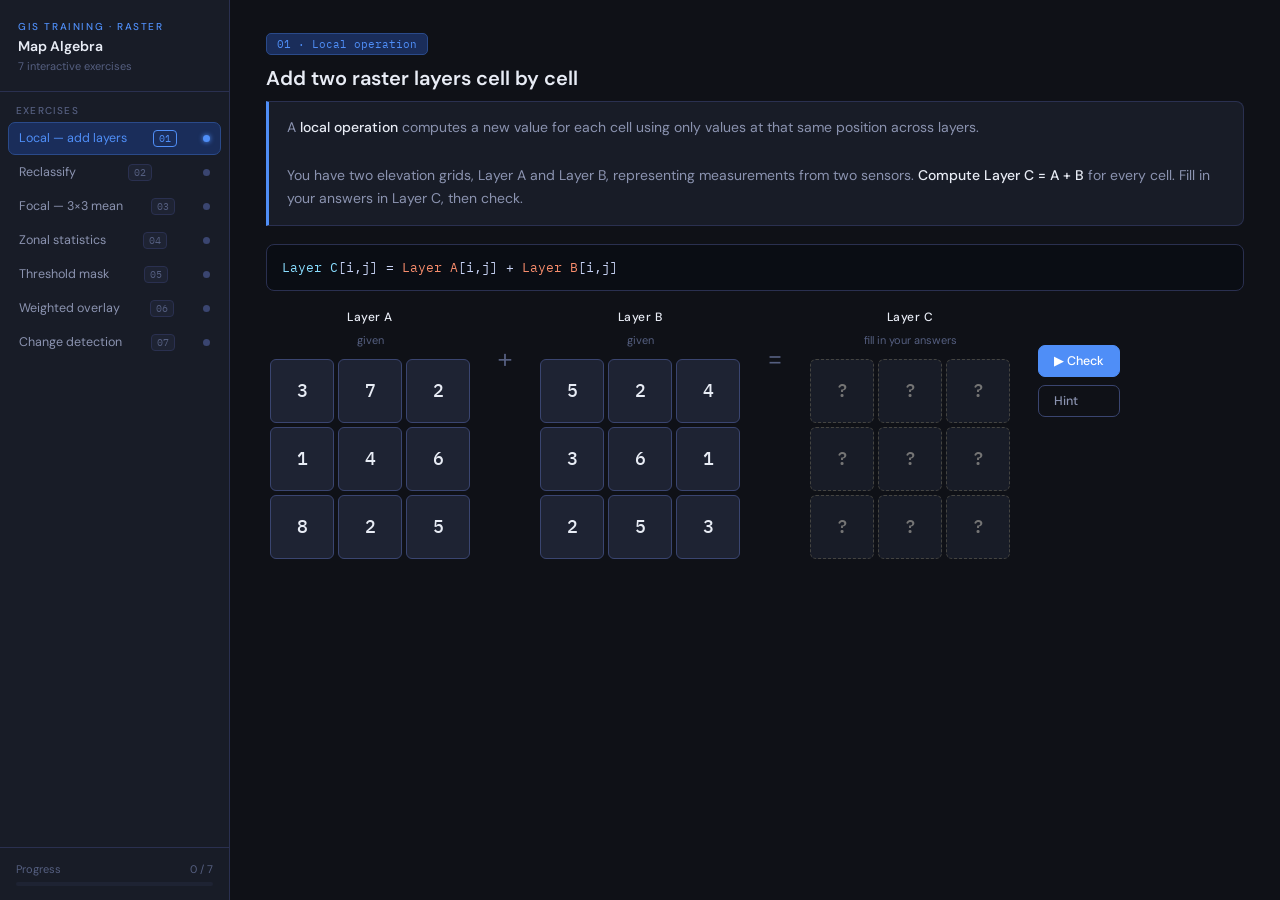
==== map_algebra.html @ c6ad51c2 "Exrcise with Raster" ====
<!DOCTYPE html>
<html lang="en">
<head>
<meta charset="UTF-8">
<meta name="viewport" content="width=device-width, initial-scale=1.0">
<title>Map Algebra — Raster Analysis Exercises</title>
<link href="https://fonts.googleapis.com/css2?family=IBM+Plex+Mono:wght@400;500&family=DM+Sans:wght@300;400;500;600&display=swap" rel="stylesheet">
<style>
:root{
  --bg:#0f1117;--sf:#181c27;--sf2:#1e2333;
  --bd:#2a3050;--bd2:#3a4570;
  --tx:#e8ecf5;--tx2:#8b93b0;--tx3:#555f80;
  --ac:#4f8ef7;--acd:#1a2d5a;
  --gn:#3ecf8e;--gnd:#0d3326;
  --rd:#f7614f;--rdd:#3d150e;
  --am:#f5a623;--amd:#3a2a08;
  --pu:#a78bfa;--pud:#2d2050;
  --tl:#2dd4bf;
  --mono:'IBM Plex Mono',monospace;
  --sans:'DM Sans',sans-serif;
}
*{box-sizing:border-box;margin:0;padding:0;}
html,body{background:var(--bg);color:var(--tx);font-family:var(--sans);min-height:100vh;}

/* ── App layout ── */
.app{display:grid;grid-template-columns:230px 1fr;min-height:100vh;}

/* ── Sidebar ── */
.sidebar{background:var(--sf);border-right:1px solid var(--bd);display:flex;flex-direction:column;position:sticky;top:0;height:100vh;overflow-y:auto;}
.logo{padding:20px 18px 18px;border-bottom:1px solid var(--bd);}
.logo-tag{font-size:10px;letter-spacing:.16em;color:var(--ac);text-transform:uppercase;font-weight:500;margin-bottom:4px;}
.logo h1{font-size:14px;font-weight:600;line-height:1.35;}
.logo p{font-size:11px;color:var(--tx3);margin-top:3px;}
.nav-section{padding:12px 0 4px;}
.nav-label{font-size:10px;letter-spacing:.12em;text-transform:uppercase;color:var(--tx3);padding:0 16px;margin-bottom:5px;font-weight:500;}
.nav-item{display:flex;align-items:center;gap:8px;padding:7px 10px;margin:0 8px 1px;border-radius:7px;cursor:pointer;font-size:12.5px;color:var(--tx2);transition:all .13s;border:1px solid transparent;}
.nav-item:hover{background:var(--sf2);color:var(--tx);}
.nav-item.active{background:var(--acd);color:var(--ac);border-color:#2a4a8a;}
.nav-item .nb{margin-left:auto;font-size:10px;font-family:var(--mono);background:var(--sf2);border:1px solid var(--bd);padding:1px 5px;border-radius:4px;color:var(--tx3);flex-shrink:0;}
.nav-item.active .nb{background:var(--acd);border-color:var(--ac);color:var(--ac);}
.nav-dot{width:7px;height:7px;border-radius:50%;background:var(--bd2);flex-shrink:0;margin-left:auto;}
.nav-item.done .nav-dot{background:var(--gn);}
.nav-item.active .nav-dot{background:var(--ac);box-shadow:0 0 5px var(--ac);}
.prog-section{margin-top:auto;padding:14px 16px;border-top:1px solid var(--bd);}
.prog-label{font-size:11px;color:var(--tx3);margin-bottom:6px;display:flex;justify-content:space-between;}
.prog-bar{height:4px;background:var(--sf2);border-radius:99px;overflow:hidden;}
.prog-fill{height:100%;background:var(--gn);border-radius:99px;transition:width .4s;}

/* ── Main ── */
.main{padding:32px 36px;overflow-y:auto;}
.ex{display:none;}
.ex.visible{display:block;}

/* ── Exercise header ── */
.ex-tag{display:inline-flex;align-items:center;font-size:11px;font-family:var(--mono);color:var(--ac);background:var(--acd);border:1px solid #2a4a8a;padding:3px 10px;border-radius:5px;margin-bottom:10px;}
.ex-title{font-size:20px;font-weight:600;margin-bottom:10px;line-height:1.3;}
.question-box{background:var(--sf);border:1px solid var(--bd);border-left:3px solid var(--ac);border-radius:0 8px 8px 0;padding:14px 18px;margin-bottom:18px;font-size:14px;color:var(--tx2);line-height:1.7;}
.question-box strong{color:var(--tx);font-weight:500;}
.question-box code{font-family:var(--mono);font-size:12px;background:var(--sf2);padding:1px 5px;border-radius:3px;color:var(--tl);}
.formula-box{background:#0a0d14;border:1px solid var(--bd);border-radius:8px;padding:11px 15px;font-family:var(--mono);font-size:12.5px;color:#c8d3f5;line-height:1.8;margin-bottom:18px;}
.kw{color:#89ddff;}.val{color:#f78c6c;}.fn{color:var(--gn);}

/* ── Hint / solution ── */
.hint-box{display:none;background:var(--acd);border:1px solid #2a4a8a;border-radius:7px;padding:9px 13px;font-size:13px;color:#a0bff8;margin-bottom:12px;line-height:1.6;}
.hint-box.show{display:block;}

/* ── Grid layout ── */
.grids-row{display:flex;gap:1.5rem;flex-wrap:wrap;align-items:flex-start;margin-bottom:8px;}
.grid-block{display:flex;flex-direction:column;align-items:center;gap:8px;}
.grid-label{font-size:12px;font-weight:500;color:var(--tx);letter-spacing:.04em;}
.grid-sublabel{font-size:11px;color:var(--tx3);}
.op-sym{font-size:28px;font-weight:300;color:var(--tx3);padding-top:36px;line-height:1;}
.side-btns{display:flex;flex-direction:column;gap:8px;justify-content:center;padding-top:36px;}

/* ── Raster cells ── */
table.raster{border-collapse:separate;border-spacing:4px;}
table.raster td{width:64px;height:64px;border-radius:6px;border:1.5px solid var(--bd2);background:var(--sf2);text-align:center;vertical-align:middle;font-family:var(--mono);font-size:18px;font-weight:500;color:var(--tx);transition:border-color .2s,background .2s;}
table.raster td input{width:100%;height:100%;background:transparent;border:none;outline:none;text-align:center;font-family:var(--mono);font-size:18px;font-weight:500;color:var(--tx);}
table.raster td.out-cell{border:1px dashed #444441;background:var(--sf);}
table.raster td.out-cell input{color:var(--tx);}
table.raster td.correct{background:var(--gnd);border:1.5px solid var(--gn) !important;color:var(--gn);}
table.raster td.correct input{color:var(--gn);}
table.raster td.wrong{background:var(--rdd);border:1.5px solid var(--rd) !important;color:var(--rd);}
table.raster td.wrong input{color:var(--rd);}
table.raster td.nodata{background:#1a1a18;color:var(--tx3);border-color:#333330;}
table.raster td.zone-1{background:#0d2a3a;border-color:#1D9E75;color:#5DCAA5;}
table.raster td.zone-2{background:var(--amd);border-color:var(--am);color:var(--am);}
table.raster td.zone-3{background:var(--pud);border-color:var(--pu);color:var(--pu);}
table.raster td.highlight{outline:2.5px solid var(--tx);outline-offset:-2px;}
table.raster td:has(input):not(.correct):not(.wrong):hover{border-color:var(--bd2);border-width:1.5px;}
table.raster td:has(input:focus):not(.correct):not(.wrong){border-color:var(--ac);border-style:dashed;}

/* ── Buttons ── */
.btn{display:inline-flex;align-items:center;gap:6px;padding:7px 15px;border-radius:7px;font-size:12.5px;font-weight:500;cursor:pointer;border:1px solid transparent;transition:all .13s;font-family:var(--sans);}
.btn-check{background:var(--ac);color:#fff;border-color:var(--ac);}
.btn-check:hover{background:#3a7be0;}
.btn-hint{background:transparent;color:var(--tx2);border-color:var(--bd2);}
.btn-hint:hover{background:var(--sf2);color:var(--tx);}

/* ── Verdict ── */
.verdict{font-size:13px;font-weight:500;margin-top:10px;display:none;padding:6px 12px;border-radius:6px;}
.verdict.show{display:inline-block;}
.verdict.ok{background:var(--gnd);color:var(--gn);border:1px solid #1a6040;}
.verdict.no{background:var(--rdd);color:var(--rd);border:1px solid #5a2010;}

/* ── Reclass controls ── */
.reclass-wrap{display:flex;flex-direction:column;gap:8px;margin-bottom:18px;}
.rc-row{display:flex;align-items:center;gap:10px;font-size:13px;color:var(--tx2);}
.rc-swatch{width:14px;height:14px;border-radius:3px;flex-shrink:0;}
.rc-row input[type=number]{width:60px;padding:4px 8px;border:1px solid var(--bd2);border-radius:6px;font-family:var(--mono);font-size:13px;background:var(--sf2);color:var(--tx);text-align:center;}
.legend-row{display:flex;gap:14px;flex-wrap:wrap;margin-bottom:14px;font-size:12px;color:var(--tx2);}
.leg-item{display:flex;align-items:center;gap:5px;}
.leg-sw{width:12px;height:12px;border-radius:3px;}

/* ── Weighted overlay ── */
.weight-wrap{display:flex;flex-direction:column;gap:10px;margin-bottom:18px;}
.weight-row{display:flex;align-items:center;gap:12px;font-size:13px;color:var(--tx2);}
.weight-row label{min-width:90px;}
.weight-row input[type=range]{flex:1;max-width:160px;}
.weight-val{font-family:var(--mono);font-size:12px;min-width:36px;color:var(--tx);}
.weight-sum{font-family:var(--mono);font-size:12px;color:var(--tx2);margin-top:2px;}
.weight-sum.ok-sum{color:var(--gn);}
.weight-sum.bad-sum{color:var(--rd);}

/* ── Change detection legend ── */
.cd-legend{display:flex;gap:12px;flex-wrap:wrap;margin-bottom:14px;font-size:12px;}
.cd-item{display:flex;align-items:center;gap:5px;color:var(--tx2);}
.cd-sw{width:12px;height:12px;border-radius:3px;}
table.raster td.gain{background:#0d3326;border-color:var(--gn) !important;color:var(--gn);}
table.raster td.loss{background:var(--rdd);border-color:var(--rd) !important;color:var(--rd);}
table.raster td.stable{background:var(--sf2);border-color:var(--bd2);color:var(--tx3);}
</style>
</head>
<body>
<div class="app">

<!-- ══ SIDEBAR ══════════════════════════════════════════════════════════════ -->
<aside class="sidebar">
  <div class="logo">
    <div class="logo-tag">GIS Training · Raster</div>
    <h1>Map Algebra</h1>
    <p>7 interactive exercises</p>
  </div>
  <div class="nav-section">
    <div class="nav-label">Exercises</div>
    <div class="nav-item active" id="nav-0" onclick="switchEx(0)"><span>Local — add layers</span><span class="nb">01</span><span class="nav-dot" id="st0"></span></div>
    <div class="nav-item" id="nav-1" onclick="switchEx(1)"><span>Reclassify</span><span class="nb">02</span><span class="nav-dot" id="st1"></span></div>
    <div class="nav-item" id="nav-2" onclick="switchEx(2)"><span>Focal — 3×3 mean</span><span class="nb">03</span><span class="nav-dot" id="st2"></span></div>
    <div class="nav-item" id="nav-3" onclick="switchEx(3)"><span>Zonal statistics</span><span class="nb">04</span><span class="nav-dot" id="st3"></span></div>
    <div class="nav-item" id="nav-4" onclick="switchEx(4)"><span>Threshold mask</span><span class="nb">05</span><span class="nav-dot" id="st4"></span></div>
    <div class="nav-item" id="nav-5" onclick="switchEx(5)"><span>Weighted overlay</span><span class="nb">06</span><span class="nav-dot" id="st5"></span></div>
    <div class="nav-item" id="nav-6" onclick="switchEx(6)"><span>Change detection</span><span class="nb">07</span><span class="nav-dot" id="st6"></span></div>
  </div>
  <div class="prog-section">
    <div class="prog-label"><span>Progress</span><span id="prog-lbl">0 / 7</span></div>
    <div class="prog-bar"><div class="prog-fill" id="prog-fill" style="width:0%"></div></div>
  </div>
</aside>

<!-- ══ MAIN ═════════════════════════════════════════════════════════════════ -->
<main class="main">

<!-- ── EX 0 · Local operation ─────────────────────────────────────────────── -->
<div class="ex visible" id="ex-0">
  <div class="ex-tag">01 · Local operation</div>
  <div class="ex-title">Add two raster layers cell by cell</div>
  <div class="question-box">
    A <strong>local operation</strong> computes a new value for each cell using only values at that same position across layers.<br><br>
    You have two elevation grids, Layer A and Layer B, representing measurements from two sensors. <strong>Compute Layer C = A + B</strong> for every cell. Fill in your answers in Layer C, then check.
  </div>
  <div class="formula-box"><span class="kw">Layer C</span>[i,j]  =  <span class="val">Layer A</span>[i,j]  +  <span class="val">Layer B</span>[i,j]</div>
  <div class="hint-box" id="hint0">Top-left: A = 3, B = 5 → C = 8. Work row by row, position by position.</div>
  <div class="grids-row" id="g0"></div>
  <div class="verdict" id="v0"></div>
</div>

<!-- ── EX 1 · Reclassify ──────────────────────────────────────────────────── -->
<div class="ex" id="ex-1">
  <div class="ex-tag">02 · Reclassification</div>
  <div class="ex-title">Reclassify elevation into terrain classes</div>
  <div class="question-box">
    <strong>Reclassification</strong> assigns each cell a new value based on a lookup table — converting continuous values into discrete categories.<br><br>
    Using the thresholds below, classify each elevation value into one of three terrain classes: <strong>1 = Low, 2 = Medium, 3 = High</strong>. Adjust the thresholds and watch how boundaries shift. Fill in the output grid, then check.
  </div>
  <div class="formula-box"><span class="kw">if</span> value &lt; t1  →  <span class="val">class 1</span>  (Low)<br><span class="kw">if</span> value &lt; t2  →  <span class="val">class 2</span>  (Medium)<br><span class="kw">else</span>           →  <span class="val">class 3</span>  (High)</div>
  <div class="reclass-wrap">
    <div class="rc-row"><div class="rc-swatch" style="background:#0d3326;border:1px solid var(--gn);"></div><span>Class 1 — Low &nbsp; if value &lt;</span><input type="number" id="t1" value="30" min="1" max="99" oninput="updateReclass()"></div>
    <div class="rc-row"><div class="rc-swatch" style="background:var(--amd);border:1px solid var(--am);"></div><span>Class 2 — Medium &nbsp; if value &lt;</span><input type="number" id="t2" value="65" min="1" max="99" oninput="updateReclass()"></div>
    <div class="rc-row"><div class="rc-swatch" style="background:var(--rdd);border:1px solid var(--rd);"></div><span>Class 3 — High &nbsp; if value ≥ t2</span></div>
  </div>
  <div class="legend-row">
    <div class="leg-item"><div class="leg-sw" style="background:#0d3326;border:1px solid var(--gn);"></div><span style="color:var(--gn);">1 — Low</span></div>
    <div class="leg-item"><div class="leg-sw" style="background:var(--amd);border:1px solid var(--am);"></div><span style="color:var(--am);">2 — Medium</span></div>
    <div class="leg-item"><div class="leg-sw" style="background:var(--rdd);border:1px solid var(--rd);"></div><span style="color:var(--rd);">3 — High</span></div>
  </div>
  <div class="hint-box" id="hint1">Top-left value = 12. Is 12 &lt; t1? If yes → class 1. Move row by row.</div>
  <div class="grids-row" id="g1"></div>
  <div class="verdict" id="v1"></div>
</div>

<!-- ── EX 2 · Focal ───────────────────────────────────────────────────────── -->
<div class="ex" id="ex-2">
  <div class="ex-tag">03 · Focal operation</div>
  <div class="ex-title">Smooth a grid with a 3×3 mean filter</div>
  <div class="question-box">
    A <strong>focal operation</strong> computes each output cell using a neighbourhood of surrounding cells — not just the cell itself.<br><br>
    Apply a <strong>3×3 mean filter</strong>: for each cell in the output, compute the average of the 3×3 window centred on that cell. Edge cells use only their available neighbours. Fill in <strong>all output cells</strong> and check.
  </div>
  <div class="formula-box"><span class="kw">Output</span>[i,j]  =  <span class="fn">mean</span>( all cells in <span class="val">3×3 window</span> centred on [i,j] )<br><span style="color:#4a5570;">-- edge cells: use only the neighbours that exist</span></div>
  <div class="hint-box" id="hint2">Centre cell (row 2, col 2): average all 9 values. Corner cell (row 1, col 1): only 4 neighbours available — average those 4. Round to 1 decimal.</div>
  <div class="grids-row" id="g2"></div>
  <div class="verdict" id="v2"></div>
</div>

<!-- ── EX 3 · Zonal statistics ───────────────────────────────────────────── -->
<div class="ex" id="ex-3">
  <div class="ex-tag">04 · Zonal statistics</div>
  <div class="ex-title">Compute the mean value per zone</div>
  <div class="question-box">
    <strong>Zonal statistics</strong> summarise a value raster (e.g. NDVI) within zones defined by a separate raster (e.g. land cover).<br><br>
    The <strong>Zone grid</strong> assigns each cell to a zone (1, 2, or 3). The <strong>Value grid</strong> contains NDVI measurements. For each zone, compute the <strong>mean NDVI</strong>. Round to 1 decimal place and fill in the summary table.
  </div>
  <div class="formula-box"><span class="kw">Zonal mean</span>[z]  =  <span class="fn">mean</span>( Value[i,j]  <span class="kw">where</span>  Zone[i,j] = <span class="val">z</span> )</div>
  <div class="hint-box" id="hint3">Zone 1 cells are: (0,0)=4, (0,2)=8, (1,1)=6 → mean = (4+8+6)/3. Find all cells for each zone, then average.</div>
  <div class="grids-row" id="g3"></div>
  <div class="verdict" id="v3"></div>
</div>

<!-- ── EX 4 · Threshold mask ─────────────────────────────────────────────── -->
<div class="ex" id="ex-4">
  <div class="ex-tag">05 · Threshold masking</div>
  <div class="ex-title">Mask out cells below a threshold</div>
  <div class="question-box">
    <strong>Masking</strong> sets cells that do not meet a condition to NoData — effectively removing them from analysis. This is essential for excluding water, clouds, urban areas, or low-quality pixels.<br><br>
    Apply a threshold: cells where <strong>value &lt; 5 → NoData</strong>, all others keep their value. Fill in the output grid. Write <strong>ND</strong> for NoData cells, or the original value for valid cells.
  </div>
  <div class="formula-box"><span class="kw">if</span> value &lt; <span class="val">5</span>  →  <span class="val">NoData</span>  (masked out)<br><span class="kw">else</span>          →  keep original value</div>
  <div class="hint-box" id="hint4">Scan each cell. If its value is less than 5, write ND in the output. Otherwise copy the value as-is.</div>
  <div class="grids-row" id="g4"></div>
  <div class="verdict" id="v4"></div>
</div>

<!-- ── EX 5 · Weighted overlay ───────────────────────────────────────────── -->
<div class="ex" id="ex-5">
  <div class="ex-tag">06 · Weighted overlay</div>
  <div class="ex-title">Combine three criteria layers with weights</div>
  <div class="question-box">
    <strong>Weighted overlay</strong> combines multiple criteria layers into a single suitability score. Each layer is multiplied by its weight, and the results are summed. Weights must sum to <strong>1.0</strong>.<br><br>
    You have three layers: <strong>Slope</strong>, <strong>Soil quality</strong>, and <strong>Water access</strong>. Adjust the weights using the sliders, then compute the <strong>suitability score</strong> for each cell. Round to 1 decimal.
  </div>
  <div class="formula-box"><span class="kw">Suitability</span>[i,j]  =  w1 × <span class="val">Slope</span>[i,j]  +  w2 × <span class="val">Soil</span>[i,j]  +  w3 × <span class="val">Water</span>[i,j]<br><span style="color:#4a5570;">-- constraint: w1 + w2 + w3 = 1.0</span></div>
  <div class="weight-wrap" id="weight-wrap"></div>
  <div class="hint-box" id="hint5">For top-left cell: Slope=3, Soil=7, Water=5. Multiply each by its weight and sum. E.g. with equal weights (0.33 each): 3×0.33 + 7×0.33 + 5×0.33 = 4.95 ≈ 5.0.</div>
  <div class="grids-row" id="g5"></div>
  <div class="verdict" id="v5"></div>
</div>

<!-- ── EX 6 · Change detection ───────────────────────────────────────────── -->
<div class="ex" id="ex-6">
  <div class="ex-tag">07 · Change detection</div>
  <div class="ex-title">Detect vegetation change between two dates</div>
  <div class="question-box">
    <strong>Change detection</strong> subtracts a before-raster from an after-raster to identify where values increased, decreased, or stayed the same.<br><br>
    Grid T1 shows NDVI in 2010, Grid T2 shows NDVI in 2020. Compute the <strong>difference</strong> (T2 − T1), then classify each cell: <strong>Gain</strong> if difference &gt; 1, <strong>Loss</strong> if difference &lt; −1, <strong>Stable</strong> otherwise. Fill in the difference values and the change class.
  </div>
  <div class="formula-box"><span class="kw">Difference</span>[i,j]  =  <span class="val">T2</span>[i,j]  −  <span class="val">T1</span>[i,j]<br><span class="kw">if</span> diff &gt; 1   →  <span class="fn">Gain</span><br><span class="kw">if</span> diff &lt; −1  →  <span class="fn">Loss</span><br><span class="kw">else</span>           →  Stable</div>
  <div class="cd-legend">
    <div class="cd-item"><div class="cd-sw" style="background:#0d3326;border:1px solid var(--gn);"></div><span style="color:var(--gn);">Gain (&gt;+1)</span></div>
    <div class="cd-item"><div class="cd-sw" style="background:var(--rdd);border:1px solid var(--rd);"></div><span style="color:var(--rd);">Loss (&lt;-1)</span></div>
    <div class="cd-item"><div class="cd-sw" style="background:var(--sf2);border:1px solid var(--bd2);"></div><span style="color:var(--tx3);">Stable</span></div>
  </div>
  <div class="hint-box" id="hint6">Top-left: T1=3, T2=7 → diff = 7−3 = 4 → Gain. Work cell by cell. Remember: Stable means the difference is between −1 and +1 inclusive.</div>
  <div class="grids-row" id="g6"></div>
  <div class="verdict" id="v6"></div>
</div>

</main>
</div>

<script>
const solved = new Set();

// ── Shared helpers ────────────────────────────────────────────────────────────
function makeStaticCell(v, extraClass='') {
  const td = document.createElement('td');
  if(extraClass) td.className = extraClass;
  td.textContent = v;
  return td;
}
function makeInputCell(placeholder='?') {
  const td = document.createElement('td');
  td.className = 'out-cell';
  const inp = document.createElement('input');
  inp.type = 'text'; inp.placeholder = placeholder;
  inp.autocomplete = 'off';
  td.appendChild(inp);
  return td;
}
function makeTable(rows) {
  const tbl = document.createElement('table');
  tbl.className = 'raster';
  rows.forEach(row => {
    const tr = document.createElement('tr');
    row.forEach(td => tr.appendChild(td));
    tbl.appendChild(tr);
  });
  return tbl;
}
function gridBlock(label, sub, tbl) {
  const d = document.createElement('div'); d.className = 'grid-block';
  const l = document.createElement('div'); l.className = 'grid-label'; l.textContent = label;
  const s = document.createElement('div'); s.className = 'grid-sublabel'; s.textContent = sub;
  d.appendChild(l); d.appendChild(s); d.appendChild(tbl);
  return d;
}
function opSym(ch) {
  const d = document.createElement('div'); d.className = 'op-sym'; d.textContent = ch; return d;
}
function sideBtns(exId, checkFn) {
  const d = document.createElement('div'); d.className = 'side-btns';
  const cb = document.createElement('button'); cb.className = 'btn btn-check';
  cb.innerHTML = '&#9654; Check'; cb.onclick = checkFn;
  const hb = document.createElement('button'); hb.className = 'btn btn-hint';
  hb.textContent = 'Hint'; hb.onclick = () => document.getElementById('hint'+exId).classList.toggle('show');
  d.appendChild(cb); d.appendChild(hb);
  return d;
}
function setVerdict(exId, ok, msg) {
  const v = document.getElementById('v'+exId);
  v.className = 'verdict show ' + (ok ? 'ok' : 'no');
  v.textContent = ok ? '✓ ' + msg : '✗ ' + msg;
  if(ok && !solved.has(exId)) { solved.add(exId); markSolved(exId); }
}
function markSolved(i) {
  const dot = document.getElementById('st'+i);
  if(dot) { dot.style.background='var(--gn)'; dot.style.boxShadow='0 0 5px var(--gn)'; }
  const nav = document.getElementById('nav-'+i);
  if(nav) nav.classList.add('done');
  document.getElementById('prog-lbl').textContent = solved.size + ' / 7';
  document.getElementById('prog-fill').style.width = (solved.size/7*100) + '%';
}
function switchEx(i) {
  document.querySelectorAll('.ex').forEach(e => e.classList.remove('visible'));
  document.querySelectorAll('.nav-item').forEach(n => n.classList.remove('active'));
  document.getElementById('ex-'+i).classList.add('visible');
  document.getElementById('nav-'+i).classList.add('active');
}
function numEq(a, b, tol=0.15) { return Math.abs(parseFloat(a) - parseFloat(b)) <= tol; }

// ── EX 0 · Local addition ────────────────────────────────────────────────────
const A0 = [[3,7,2],[1,4,6],[8,2,5]];
const B0 = [[5,2,4],[3,6,1],[2,5,3]];
const C0 = A0.map((r,i) => r.map((v,j) => v + B0[i][j]));

(function() {
  const tA = makeTable(A0.map(r => r.map(v => makeStaticCell(v))));
  const tB = makeTable(B0.map(r => r.map(v => makeStaticCell(v))));
  const cellsC = []; 
  const tC = makeTable(A0.map((r,i) => r.map((v,j) => { const td=makeInputCell(); cellsC.push({td,i,j}); return td; })));
  window._c0 = cellsC;
  const g = document.getElementById('g0');
  g.appendChild(gridBlock('Layer A','given', tA));
  g.appendChild(opSym('+'));
  g.appendChild(gridBlock('Layer B','given', tB));
  g.appendChild(opSym('='));
  g.appendChild(gridBlock('Layer C','fill in your answers', tC));
  g.appendChild(sideBtns(0, checkEx0));
})();

function checkEx0() {
  let ok=true, allFilled=true;
  window._c0.forEach(({td,i,j}) => {
    const v = td.querySelector('input').value.trim();
    if(!v){allFilled=false;return;}
    const correct = numEq(v, C0[i][j]);
    td.classList.remove('correct','wrong','out-cell');
    td.classList.add(correct?'correct':'wrong');
    if(!correct) ok=false;
  });
  if(!allFilled){setVerdict(0,false,'Fill in all cells before checking.');return;}
  setVerdict(0, ok, ok ? 'All correct! Each cell = A + B at that position.' : 'Some cells are wrong — recheck your additions.');
}

// ── EX 1 · Reclassify ────────────────────────────────────────────────────────
const ELEV = [[12,45,78],[56,88,23],[9,71,50]];
let _rclCells = [];

(function() {
  const tE = makeTable(ELEV.map(r => r.map(v => makeStaticCell(v))));
  const cells = [];
  const tO = makeTable(ELEV.map((r,i) => r.map((v,j) => { const td=makeInputCell(); cells.push({td,i,j}); return td; })));
  _rclCells = cells;
  const g = document.getElementById('g1');
  g.appendChild(gridBlock('Elevation','given (m)', tE));
  g.appendChild(opSym('→'));
  g.appendChild(gridBlock('Classes','fill in 1, 2 or 3', tO));
  g.appendChild(sideBtns(1, checkEx1));
})();

function getReclassSol() {
  const t1=parseFloat(document.getElementById('t1').value)||30;
  const t2=parseFloat(document.getElementById('t2').value)||65;
  return ELEV.map(r => r.map(v => v<t1?1:v<t2?2:3));
}
function updateReclass() {
  _rclCells.forEach(({td}) => {
    td.classList.remove('correct','wrong');
    td.style.background=td.style.borderColor=td.style.color='';
    const inp=td.querySelector('input'); if(inp) inp.style.color='';
  });
  document.getElementById('v1').className='verdict';
}
const RC_STYLE = {
  1:{bg:'#0d3326',bd:'var(--gn)',tx:'var(--gn)'},
  2:{bg:'var(--amd)',bd:'var(--am)',tx:'var(--am)'},
  3:{bg:'var(--rdd)',bd:'var(--rd)',tx:'var(--rd)'}
};
function checkEx1() {
  const sol = getReclassSol();
  let ok=true, allFilled=true;
  _rclCells.forEach(({td,i,j}) => {
    const v = parseInt(td.querySelector('input').value);
    if(isNaN(v)){allFilled=false;return;}
    const correct = sol[i][j];
    td.classList.remove('correct','wrong','out-cell');
    if(v===correct){
      const s=RC_STYLE[correct];
      td.style.background=s.bg; td.style.borderColor=s.bd;
      td.querySelector('input').style.color=s.tx;
    } else { td.classList.add('wrong'); ok=false; }
  });
  if(!allFilled){setVerdict(1,false,'Fill in all cells before checking.');return;}
  setVerdict(1, ok, ok?'All cells correctly classified!':'Some classes are wrong — recheck your thresholds.');
}

// ── EX 2 · Focal 3×3 mean ────────────────────────────────────────────────────
const RAW2 = [[4,8,2],[7,5,9],[3,6,4]];
function focalMean(grid, r, c) {
  const n=grid.length, m=grid[0].length;
  let sum=0,cnt=0;
  for(let di=-1;di<=1;di++) for(let dj=-1;dj<=1;dj++){
    const ni=r+di,nj=c+dj;
    if(ni>=0&&ni<n&&nj>=0&&nj<m){sum+=grid[ni][nj];cnt++;}
  }
  return Math.round(sum/cnt*10)/10;
}
const SOL2 = RAW2.map((row,i) => row.map((_,j) => focalMean(RAW2,i,j)));
let _cells2 = [];

(function() {
  const cells=[];
  const tIn = makeTable(RAW2.map(r => r.map(v => makeStaticCell(v))));
  const tOut = makeTable(RAW2.map((r,i) => r.map((v,j) => {
    const td = makeInputCell(); cells.push({td,i,j}); return td;
  })));
  _cells2 = cells;
  const g = document.getElementById('g2');
  g.appendChild(gridBlock('Input','raw values', tIn));
  g.appendChild(opSym('→'));
  g.appendChild(gridBlock('Smoothed output','fill in all cells', tOut));
  g.appendChild(sideBtns(2, checkEx2));
})();

function checkEx2() {
  let ok=true, allFilled=true;
  _cells2.forEach(({td,i,j}) => {
    const v = td.querySelector('input').value.trim();
    if(!v){allFilled=false;return;}
    const correct = numEq(v, SOL2[i][j], 0.2);
    td.classList.remove('correct','wrong','out-cell');
    td.classList.add(correct?'correct':'wrong');
    if(!correct) ok=false;
  });
  if(!allFilled){setVerdict(2,false,'Fill in all 9 output cells before checking.');return;}
  setVerdict(2, ok, ok?'All correct! The grid is smoothed — extremes dampened by their neighbours.':'Some values are off — remember edge cells have fewer neighbours.');
}

// ── EX 3 · Zonal statistics ──────────────────────────────────────────────────
const ZONES = [[1,2,1],[3,1,2],[2,3,3]];
const VALUES3 = [[4,7,8],[2,6,5],[9,3,1]];
const ZONE_CLASS = {1:'zone-1',2:'zone-2',3:'zone-3'};
const ZONE_COLORS = {1:{bg:'#0d2a3a',tx:'#5DCAA5'},2:{bg:'var(--amd)',tx:'var(--am)'},3:{bg:'var(--pud)',tx:'var(--pu)'}};

function zonalMeans() {
  const sums={1:0,2:0,3:0}, cnts={1:0,2:0,3:0};
  ZONES.forEach((row,i)=>row.forEach((z,j)=>{sums[z]+=VALUES3[i][j];cnts[z]++;}));
  return {1:Math.round(sums[1]/cnts[1]*10)/10, 2:Math.round(sums[2]/cnts[2]*10)/10, 3:Math.round(sums[3]/cnts[3]*10)/10};
}
let _cells3 = {};

(function() {
  const tZ = makeTable(ZONES.map((r,i)=>r.map((v,j)=>makeStaticCell(v, ZONE_CLASS[v]))));
  const tV = makeTable(VALUES3.map(r=>r.map(v=>makeStaticCell(v))));
  const g = document.getElementById('g3');
  g.appendChild(gridBlock('Zone grid','zone IDs (1, 2, 3)', tZ));
  g.appendChild(gridBlock('Value grid','NDVI measurements', tV));

  const sumBlock = document.createElement('div'); sumBlock.className='grid-block';
  const sl = document.createElement('div'); sl.className='grid-label'; sl.textContent='Zonal means';
  const ss = document.createElement('div'); ss.className='grid-sublabel'; ss.textContent='fill in per zone';
  sumBlock.appendChild(sl); sumBlock.appendChild(ss);

  const tbl = document.createElement('table'); tbl.className='raster';
  const cells={};
  [1,2,3].forEach(z => {
    const tr=document.createElement('tr');
    const lbl=document.createElement('td'); lbl.textContent='Zone '+z;
    const c=ZONE_COLORS[z]; lbl.style.background=c.bg; lbl.style.color=c.tx; lbl.style.borderColor=c.tx; lbl.style.fontSize='13px';
    const inp=makeInputCell('?'); cells[z]=inp;
    tr.appendChild(lbl); tr.appendChild(inp); tbl.appendChild(tr);
  });
  _cells3=cells;
  sumBlock.appendChild(tbl);
  g.appendChild(opSym('→'));
  g.appendChild(sumBlock);
  g.appendChild(sideBtns(3, checkEx3));
})();

function checkEx3() {
  const sol = zonalMeans();
  let ok=true, allFilled=true;
  [1,2,3].forEach(z => {
    const td=_cells3[z], v=td.querySelector('input').value.trim();
    if(!v){allFilled=false;return;}
    const correct=numEq(v,sol[z],0.2);
    td.classList.remove('correct','wrong','out-cell');
    td.classList.add(correct?'correct':'wrong');
    if(!correct) ok=false;
  });
  if(!allFilled){setVerdict(3,false,'Fill in all three zone means before checking.');return;}
  const s=zonalMeans();
  setVerdict(3,ok,ok?`All correct! Zone means: Z1=${s[1]}, Z2=${s[2]}, Z3=${s[3]}.`:'Some means are wrong — find all cells in each zone and average their values.');
}

// ── EX 4 · Threshold mask ────────────────────────────────────────────────────
const RAW4 = [[7,2,9],[1,5,3],[8,4,6]];
const THRESH = 5;
const SOL4 = RAW4.map(r=>r.map(v=>v<THRESH?'ND':String(v)));
let _cells4=[];

(function() {
  const cells=[];
  const tIn = makeTable(RAW4.map(r=>r.map(v=>makeStaticCell(v))));
  const tOut = makeTable(RAW4.map((r,i)=>r.map((v,j)=>{const td=makeInputCell(); cells.push({td,i,j}); return td;})));
  _cells4=cells;
  const g=document.getElementById('g4');
  g.appendChild(gridBlock('Input','raw values', tIn));
  g.appendChild(opSym('→'));
  g.appendChild(gridBlock('Masked output','value or ND', tOut));
  g.appendChild(sideBtns(4,checkEx4));
})();

function checkEx4() {
  let ok=true, allFilled=true;
  _cells4.forEach(({td,i,j}) => {
    const v=td.querySelector('input').value.trim().toUpperCase();
    if(!v){allFilled=false;return;}
    const correct=(v===SOL4[i][j]);
    td.classList.remove('correct','wrong','out-cell');
    if(correct){
      td.classList.add('correct');
      if(v==='ND'){td.classList.remove('correct');td.classList.add('nodata');td.style.border='1.5px solid #444441';}
    } else { td.classList.add('wrong'); ok=false; }
  });
  if(!allFilled){setVerdict(4,false,'Fill in all cells (use ND for masked cells).');return;}
  setVerdict(4,ok,ok?'All correct! Low-value cells are masked, others retain their values.':'Some cells are wrong — check your threshold comparisons.');
}

// ── EX 5 · Weighted overlay ──────────────────────────────────────────────────
const SLOPE = [[3,6,2],[7,4,8],[1,5,3]];
const SOIL  = [[7,5,8],[3,9,4],[6,2,7]];
const WATER = [[5,7,3],[8,2,6],[4,9,5]];
let W={w1:0.33,w2:0.33,w3:0.34};
let _cells5=[];

function computeWO() {
  return SLOPE.map((r,i)=>r.map((_,j)=>
    Math.round((W.w1*SLOPE[i][j]+W.w2*SOIL[i][j]+W.w3*WATER[i][j])*10)/10
  ));
}

(function() {
  const wrap=document.getElementById('weight-wrap');
  ['w1','w2','w3'].forEach((k,idx) => {
    const lbl=['Slope','Soil quality','Water access'][idx];
    const row=document.createElement('div'); row.className='weight-row';
    const lab=document.createElement('label'); lab.textContent=lbl;
    const sl=document.createElement('input'); sl.type='range'; sl.min=0; sl.max=100; sl.step=1; sl.value=idx<2?33:34;
    const vspan=document.createElement('span'); vspan.className='weight-val'; vspan.id='wv'+k;
    vspan.textContent=(sl.value/100).toFixed(2);
    sl.oninput=()=>{W[k]=sl.value/100;vspan.textContent=W[k].toFixed(2);updateWeightSum();updateWOOutput();};
    row.appendChild(lab); row.appendChild(sl); row.appendChild(vspan);
    wrap.appendChild(row);
  });
  const srow=document.createElement('div'); srow.style.fontSize='12px'; srow.style.color='var(--tx3)';
  srow.innerHTML='Sum of weights: <span id="wsum" class="weight-sum ok-sum">1.00</span>';
  wrap.appendChild(srow);

  const cells=[];
  const tSlope=makeTable(SLOPE.map(r=>r.map(v=>makeStaticCell(v))));
  const tSoil =makeTable(SOIL.map(r=>r.map(v=>makeStaticCell(v))));
  const tWater=makeTable(WATER.map(r=>r.map(v=>makeStaticCell(v))));
  const tOut  =makeTable(SLOPE.map((r,i)=>r.map((_,j)=>{const td=makeInputCell(); cells.push({td,i,j}); return td;})));
  _cells5=cells;
  const g=document.getElementById('g5');
  g.appendChild(gridBlock('Slope','(1–10)', tSlope));
  g.appendChild(gridBlock('Soil quality','(1–10)', tSoil));
  g.appendChild(gridBlock('Water access','(1–10)', tWater));
  g.appendChild(opSym('→'));
  g.appendChild(gridBlock('Suitability','fill in your answers', tOut));
  g.appendChild(sideBtns(5,checkEx5));
})();

function updateWeightSum(){
  const s=Math.round((W.w1+W.w2+W.w3)*100)/100;
  const el=document.getElementById('wsum');
  el.textContent=s.toFixed(2);
  el.className='weight-sum '+(Math.abs(s-1)<0.02?'ok-sum':'bad-sum');
}
function updateWOOutput(){
  _cells5.forEach(({td,i,j})=>{
    td.classList.remove('correct','wrong');
    td.style.background=td.style.borderColor=td.style.color='';
  });
  document.getElementById('v5').className='verdict';
}
function checkEx5() {
  const sum=W.w1+W.w2+W.w3;
  if(Math.abs(sum-1)>0.02){setVerdict(5,false,'Weights must sum to 1.0 before checking.');return;}
  const sol=computeWO();
  let ok=true, allFilled=true;
  _cells5.forEach(({td,i,j})=>{
    const v=td.querySelector('input').value.trim();
    if(!v){allFilled=false;return;}
    const correct=numEq(v,sol[i][j],0.2);
    td.classList.remove('correct','wrong','out-cell');
    td.classList.add(correct?'correct':'wrong');
    if(!correct) ok=false;
  });
  if(!allFilled){setVerdict(5,false,'Fill in all cells before checking.');return;}
  setVerdict(5,ok,ok?'All correct! Weighted sum computed properly.':'Some values are off — multiply each layer by its weight and sum the three results.');
}

// ── EX 6 · Change detection ──────────────────────────────────────────────────
const T1 = [[3,7,5],[8,2,6],[4,9,3]];
const T2 = [[7,5,9],[4,8,2],[6,3,7]];
const DIFF = T1.map((r,i)=>r.map((_,j)=>T2[i][j]-T1[i][j]));
const CHG  = DIFF.map(r=>r.map(v=>v>1?'G':v<-1?'L':'S'));
let _diffCells=[], _chgCells=[];

(function() {
  const diffCells=[], chgCells=[];
  const tT1=makeTable(T1.map(r=>r.map(v=>makeStaticCell(v))));
  const tT2=makeTable(T2.map(r=>r.map(v=>makeStaticCell(v))));
  const tDiff=makeTable(T1.map((r,i)=>r.map((_,j)=>{const td=makeInputCell(); diffCells.push({td,i,j}); return td;})));
  const tChg=makeTable(T1.map((r,i)=>r.map((_,j)=>{const td=makeInputCell('G/L/S'); chgCells.push({td,i,j}); return td;})));
  _diffCells=diffCells; _chgCells=chgCells;
  const g=document.getElementById('g6');
  g.appendChild(gridBlock('T1 — 2010','NDVI', tT1));
  g.appendChild(opSym('−'));
  g.appendChild(gridBlock('T2 — 2020','NDVI', tT2));
  g.appendChild(opSym('='));
  g.appendChild(gridBlock('Difference','fill in T2 − T1', tDiff));
  g.appendChild(gridBlock('Change class','G=Gain L=Loss S=Stable', tChg));
  g.appendChild(sideBtns(6,checkEx6));
})();

function checkEx6() {
  let ok=true, allFilled=true;
  _diffCells.forEach(({td,i,j})=>{
    const v=td.querySelector('input').value.trim();
    if(!v){allFilled=false;return;}
    const correct=numEq(v,DIFF[i][j],0.01);
    td.classList.remove('correct','wrong','out-cell');
    td.classList.add(correct?'correct':'wrong');
    if(!correct) ok=false;
  });
  _chgCells.forEach(({td,i,j})=>{
    const v=td.querySelector('input').value.trim().toUpperCase();
    if(!v){allFilled=false;return;}
    const correct=(v===CHG[i][j]);
    td.classList.remove('correct','wrong','out-cell');
    if(correct){
      td.classList.add(v==='G'?'gain':v==='L'?'loss':'stable');
    } else { td.classList.add('wrong'); ok=false; }
  });
  if(!allFilled){setVerdict(6,false,'Fill in both the difference values and the change classes.');return;}
  setVerdict(6,ok,ok?'All correct! Change detection complete — differences classified as Gain, Loss, or Stable.':'Some values or classes are wrong — recheck your subtractions and threshold conditions.');
}
</script>
</body>
</html>
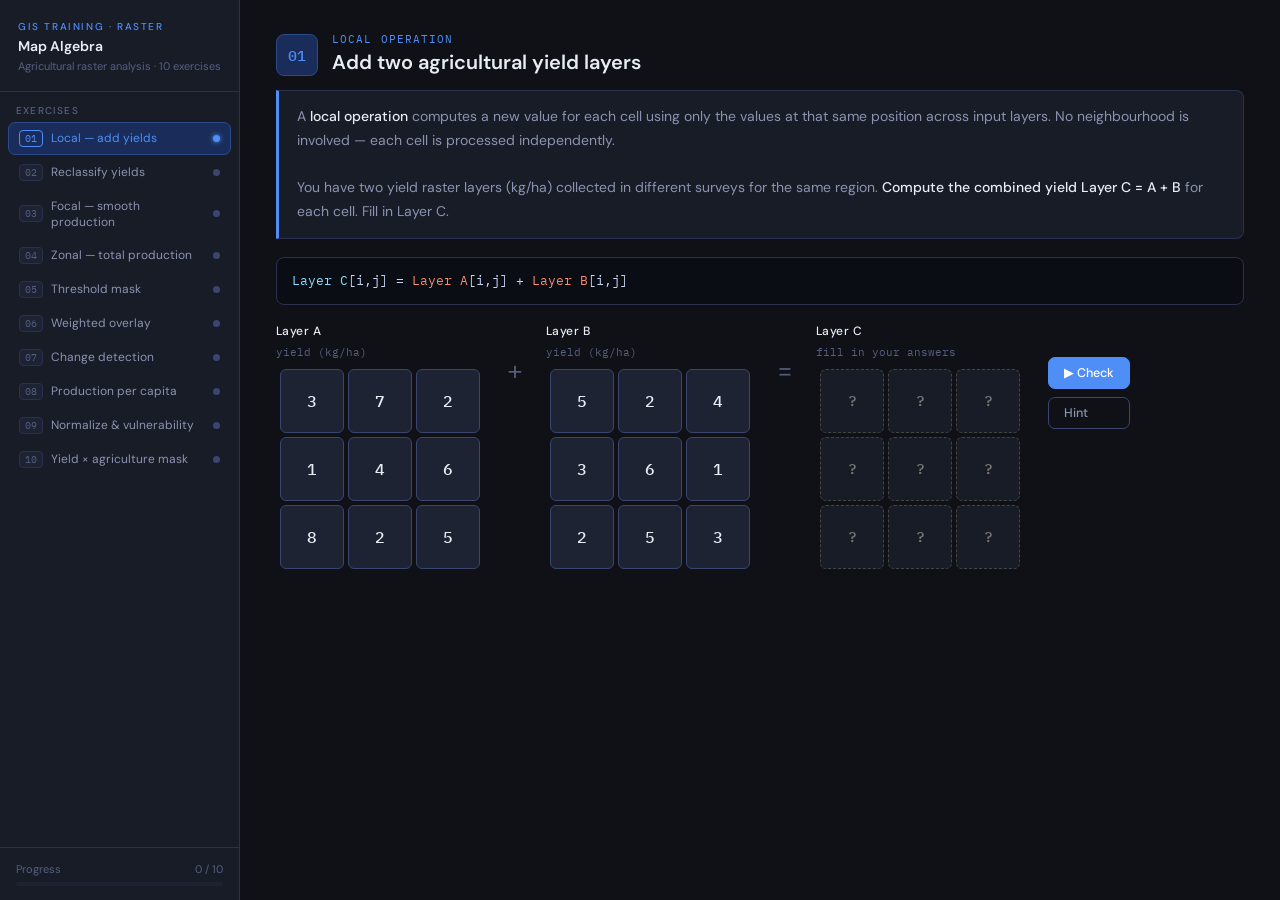
==== commit e26e9a08: "More exercises, menu numbers on left... Agriculture based" ====
--- a/map_algebra.html
+++ b/map_algebra.html
@@ -3,7 +3,7 @@
 <head>
 <meta charset="UTF-8">
 <meta name="viewport" content="width=device-width, initial-scale=1.0">
-<title>Map Algebra — Raster Analysis Exercises</title>
+<title>Map Algebra — Agricultural Raster Analysis</title>
 <link href="https://fonts.googleapis.com/css2?family=IBM+Plex+Mono:wght@400;500&family=DM+Sans:wght@300;400;500;600&display=swap" rel="stylesheet">
 <style>
 :root{
@@ -21,9 +21,7 @@
 }
 *{box-sizing:border-box;margin:0;padding:0;}
 html,body{background:var(--bg);color:var(--tx);font-family:var(--sans);min-height:100vh;}
-
-/* ── App layout ── */
-.app{display:grid;grid-template-columns:230px 1fr;min-height:100vh;}
+.app{display:grid;grid-template-columns:240px 1fr;min-height:100vh;}
 
 /* ── Sidebar ── */
 .sidebar{background:var(--sf);border-right:1px solid var(--bd);display:flex;flex-direction:column;position:sticky;top:0;height:100vh;overflow-y:auto;}
@@ -33,11 +31,11 @@
 .logo p{font-size:11px;color:var(--tx3);margin-top:3px;}
 .nav-section{padding:12px 0 4px;}
 .nav-label{font-size:10px;letter-spacing:.12em;text-transform:uppercase;color:var(--tx3);padding:0 16px;margin-bottom:5px;font-weight:500;}
-.nav-item{display:flex;align-items:center;gap:8px;padding:7px 10px;margin:0 8px 1px;border-radius:7px;cursor:pointer;font-size:12.5px;color:var(--tx2);transition:all .13s;border:1px solid transparent;}
+.nav-item{display:flex;align-items:center;gap:8px;padding:7px 10px;margin:0 8px 1px;border-radius:7px;cursor:pointer;font-size:12px;color:var(--tx2);transition:all .13s;border:1px solid transparent;}
 .nav-item:hover{background:var(--sf2);color:var(--tx);}
 .nav-item.active{background:var(--acd);color:var(--ac);border-color:#2a4a8a;}
-.nav-item .nb{margin-left:auto;font-size:10px;font-family:var(--mono);background:var(--sf2);border:1px solid var(--bd);padding:1px 5px;border-radius:4px;color:var(--tx3);flex-shrink:0;}
-.nav-item.active .nb{background:var(--acd);border-color:var(--ac);color:var(--ac);}
+.nav-nb{font-size:10px;font-family:var(--mono);background:var(--sf2);border:1px solid var(--bd);padding:1px 5px;border-radius:4px;color:var(--tx3);flex-shrink:0;}
+.nav-item.active .nav-nb{background:var(--acd);border-color:var(--ac);color:var(--ac);}
 .nav-dot{width:7px;height:7px;border-radius:50%;background:var(--bd2);flex-shrink:0;margin-left:auto;}
 .nav-item.done .nav-dot{background:var(--gn);}
 .nav-item.active .nav-dot{background:var(--ac);box-shadow:0 0 5px var(--ac);}
@@ -48,45 +46,57 @@
 
 /* ── Main ── */
 .main{padding:32px 36px;overflow-y:auto;}
-.ex{display:none;}
-.ex.visible{display:block;}
-
-/* ── Exercise header ── */
-.ex-tag{display:inline-flex;align-items:center;font-size:11px;font-family:var(--mono);color:var(--ac);background:var(--acd);border:1px solid #2a4a8a;padding:3px 10px;border-radius:5px;margin-bottom:10px;}
-.ex-title{font-size:20px;font-weight:600;margin-bottom:10px;line-height:1.3;}
+.ex{display:none;}.ex.visible{display:block;}
+
+/* ── Exercise header: number badge LEFT of title ── */
+.ex-header{display:flex;align-items:flex-start;gap:14px;margin-bottom:14px;}
+.ex-num{display:flex;align-items:center;justify-content:center;min-width:42px;height:42px;border-radius:8px;background:var(--acd);border:1px solid #2a4a8a;font-family:var(--mono);font-size:15px;font-weight:500;color:var(--ac);flex-shrink:0;margin-top:2px;}
+.ex-header-text{display:flex;flex-direction:column;gap:4px;}
+.ex-concept{font-size:11px;font-family:var(--mono);color:var(--ac);text-transform:uppercase;letter-spacing:.1em;}
+.ex-title{font-size:20px;font-weight:600;line-height:1.25;color:var(--tx);}
+
+/* ── Question box ── */
 .question-box{background:var(--sf);border:1px solid var(--bd);border-left:3px solid var(--ac);border-radius:0 8px 8px 0;padding:14px 18px;margin-bottom:18px;font-size:14px;color:var(--tx2);line-height:1.7;}
 .question-box strong{color:var(--tx);font-weight:500;}
 .question-box code{font-family:var(--mono);font-size:12px;background:var(--sf2);padding:1px 5px;border-radius:3px;color:var(--tl);}
-.formula-box{background:#0a0d14;border:1px solid var(--bd);border-radius:8px;padding:11px 15px;font-family:var(--mono);font-size:12.5px;color:#c8d3f5;line-height:1.8;margin-bottom:18px;}
-.kw{color:#89ddff;}.val{color:#f78c6c;}.fn{color:var(--gn);}
-
-/* ── Hint / solution ── */
+.question-box .assumption{margin-top:10px;padding:8px 12px;background:var(--sf2);border-radius:6px;font-size:12.5px;color:var(--tx3);border-left:2px solid var(--bd2);}
+
+/* ── Formula box ── */
+.formula-box{background:#0a0d14;border:1px solid var(--bd);border-radius:8px;padding:11px 15px;font-family:var(--mono);font-size:12.5px;color:#c8d3f5;line-height:1.9;margin-bottom:18px;}
+.kw{color:#89ddff;}.val{color:#f78c6c;}.fn{color:var(--gn);}.cm{color:#4a5570;}
+
+/* ── Hint ── */
 .hint-box{display:none;background:var(--acd);border:1px solid #2a4a8a;border-radius:7px;padding:9px 13px;font-size:13px;color:#a0bff8;margin-bottom:12px;line-height:1.6;}
 .hint-box.show{display:block;}
 
 /* ── Grid layout ── */
 .grids-row{display:flex;gap:1.5rem;flex-wrap:wrap;align-items:flex-start;margin-bottom:8px;}
-.grid-block{display:flex;flex-direction:column;align-items:center;gap:8px;}
+.grid-block{display:flex;flex-direction:column;align-items:flex-start;gap:6px;}
 .grid-label{font-size:12px;font-weight:500;color:var(--tx);letter-spacing:.04em;}
-.grid-sublabel{font-size:11px;color:var(--tx3);}
-.op-sym{font-size:28px;font-weight:300;color:var(--tx3);padding-top:36px;line-height:1;}
-.side-btns{display:flex;flex-direction:column;gap:8px;justify-content:center;padding-top:36px;}
+.grid-sublabel{font-size:11px;color:var(--tx3);font-family:var(--mono);}
+.op-sym{font-size:28px;font-weight:300;color:var(--tx3);padding-top:34px;line-height:1;}
+.side-btns{display:flex;flex-direction:column;gap:8px;justify-content:center;padding-top:34px;}
 
 /* ── Raster cells ── */
 table.raster{border-collapse:separate;border-spacing:4px;}
-table.raster td{width:64px;height:64px;border-radius:6px;border:1.5px solid var(--bd2);background:var(--sf2);text-align:center;vertical-align:middle;font-family:var(--mono);font-size:18px;font-weight:500;color:var(--tx);transition:border-color .2s,background .2s;}
-table.raster td input{width:100%;height:100%;background:transparent;border:none;outline:none;text-align:center;font-family:var(--mono);font-size:18px;font-weight:500;color:var(--tx);}
+table.raster td{width:64px;height:64px;border-radius:6px;border:1.5px solid var(--bd2);background:var(--sf2);text-align:center;vertical-align:middle;font-family:var(--mono);font-size:16px;font-weight:500;color:var(--tx);transition:border-color .2s,background .2s;}
+table.raster td.sm{font-size:13px;}
+table.raster td input{width:100%;height:100%;background:transparent;border:none;outline:none;text-align:center;font-family:var(--mono);font-size:15px;font-weight:500;color:var(--tx);}
 table.raster td.out-cell{border:1px dashed #444441;background:var(--sf);}
 table.raster td.out-cell input{color:var(--tx);}
-table.raster td.correct{background:var(--gnd);border:1.5px solid var(--gn) !important;color:var(--gn);}
+table.raster td.correct{background:var(--gnd);border:1.5px solid var(--gn)!important;color:var(--gn);}
 table.raster td.correct input{color:var(--gn);}
-table.raster td.wrong{background:var(--rdd);border:1.5px solid var(--rd) !important;color:var(--rd);}
+table.raster td.wrong{background:var(--rdd);border:1.5px solid var(--rd)!important;color:var(--rd);}
 table.raster td.wrong input{color:var(--rd);}
-table.raster td.nodata{background:#1a1a18;color:var(--tx3);border-color:#333330;}
+table.raster td.nodata{background:#14120e;color:#555;border-color:#2a2820;font-size:12px;}
+table.raster td.agri{background:#0d2a18;border-color:#1D9E55;color:#4ecb7a;}
+table.raster td.non-agri{background:#1a1610;border-color:#3a3020;color:var(--tx3);}
 table.raster td.zone-1{background:#0d2a3a;border-color:#1D9E75;color:#5DCAA5;}
 table.raster td.zone-2{background:var(--amd);border-color:var(--am);color:var(--am);}
 table.raster td.zone-3{background:var(--pud);border-color:var(--pu);color:var(--pu);}
-table.raster td.highlight{outline:2.5px solid var(--tx);outline-offset:-2px;}
+table.raster td.gain{background:#0d3326;border-color:var(--gn)!important;color:var(--gn);}
+table.raster td.loss{background:var(--rdd);border-color:var(--rd)!important;color:var(--rd);}
+table.raster td.stable{background:var(--sf2);border-color:var(--bd2);color:var(--tx3);}
 table.raster td:has(input):not(.correct):not(.wrong):hover{border-color:var(--bd2);border-width:1.5px;}
 table.raster td:has(input:focus):not(.correct):not(.wrong){border-color:var(--ac);border-style:dashed;}
 
@@ -115,20 +125,26 @@
 /* ── Weighted overlay ── */
 .weight-wrap{display:flex;flex-direction:column;gap:10px;margin-bottom:18px;}
 .weight-row{display:flex;align-items:center;gap:12px;font-size:13px;color:var(--tx2);}
-.weight-row label{min-width:90px;}
+.weight-row label{min-width:120px;}
 .weight-row input[type=range]{flex:1;max-width:160px;}
 .weight-val{font-family:var(--mono);font-size:12px;min-width:36px;color:var(--tx);}
 .weight-sum{font-family:var(--mono);font-size:12px;color:var(--tx2);margin-top:2px;}
 .weight-sum.ok-sum{color:var(--gn);}
 .weight-sum.bad-sum{color:var(--rd);}
 
-/* ── Change detection legend ── */
+/* ── Change detection ── */
 .cd-legend{display:flex;gap:12px;flex-wrap:wrap;margin-bottom:14px;font-size:12px;}
 .cd-item{display:flex;align-items:center;gap:5px;color:var(--tx2);}
 .cd-sw{width:12px;height:12px;border-radius:3px;}
-table.raster td.gain{background:#0d3326;border-color:var(--gn) !important;color:var(--gn);}
-table.raster td.loss{background:var(--rdd);border-color:var(--rd) !important;color:var(--rd);}
-table.raster td.stable{background:var(--sf2);border-color:var(--bd2);color:var(--tx3);}
+
+/* ── Zonal summary table ── */
+table.summary{border-collapse:separate;border-spacing:4px;}
+table.summary td{padding:6px 12px;border-radius:6px;border:1.5px solid var(--bd2);background:var(--sf2);font-family:var(--mono);font-size:14px;color:var(--tx);text-align:center;}
+table.summary td.lbl{font-size:12px;color:var(--tx2);background:var(--sf);min-width:80px;}
+table.summary td.out-cell{border:1px dashed #444441;background:var(--sf);}
+table.summary td.correct{background:var(--gnd);border:1.5px solid var(--gn)!important;color:var(--gn);}
+table.summary td.wrong{background:var(--rdd);border:1.5px solid var(--rd)!important;color:var(--rd);}
+table.summary td input{width:80px;background:transparent;border:none;outline:none;text-align:center;font-family:var(--mono);font-size:14px;color:var(--tx);}
 </style>
 </head>
 <body>
@@ -139,20 +155,43 @@
   <div class="logo">
     <div class="logo-tag">GIS Training · Raster</div>
     <h1>Map Algebra</h1>
-    <p>7 interactive exercises</p>
+    <p>Agricultural raster analysis · 10 exercises</p>
   </div>
   <div class="nav-section">
     <div class="nav-label">Exercises</div>
-    <div class="nav-item active" id="nav-0" onclick="switchEx(0)"><span>Local — add layers</span><span class="nb">01</span><span class="nav-dot" id="st0"></span></div>
-    <div class="nav-item" id="nav-1" onclick="switchEx(1)"><span>Reclassify</span><span class="nb">02</span><span class="nav-dot" id="st1"></span></div>
-    <div class="nav-item" id="nav-2" onclick="switchEx(2)"><span>Focal — 3×3 mean</span><span class="nb">03</span><span class="nav-dot" id="st2"></span></div>
-    <div class="nav-item" id="nav-3" onclick="switchEx(3)"><span>Zonal statistics</span><span class="nb">04</span><span class="nav-dot" id="st3"></span></div>
-    <div class="nav-item" id="nav-4" onclick="switchEx(4)"><span>Threshold mask</span><span class="nb">05</span><span class="nav-dot" id="st4"></span></div>
-    <div class="nav-item" id="nav-5" onclick="switchEx(5)"><span>Weighted overlay</span><span class="nb">06</span><span class="nav-dot" id="st5"></span></div>
-    <div class="nav-item" id="nav-6" onclick="switchEx(6)"><span>Change detection</span><span class="nb">07</span><span class="nav-dot" id="st6"></span></div>
+    <div class="nav-item active" id="nav-0" onclick="switchEx(0)">
+      <span class="nav-nb">01</span><span>Local — add yields</span><span class="nav-dot" id="st0"></span>
+    </div>
+    <div class="nav-item" id="nav-1" onclick="switchEx(1)">
+      <span class="nav-nb">02</span><span>Reclassify yields</span><span class="nav-dot" id="st1"></span>
+    </div>
+    <div class="nav-item" id="nav-2" onclick="switchEx(2)">
+      <span class="nav-nb">03</span><span>Focal — smooth production</span><span class="nav-dot" id="st2"></span>
+    </div>
+    <div class="nav-item" id="nav-3" onclick="switchEx(3)">
+      <span class="nav-nb">04</span><span>Zonal — total production</span><span class="nav-dot" id="st3"></span>
+    </div>
+    <div class="nav-item" id="nav-4" onclick="switchEx(4)">
+      <span class="nav-nb">05</span><span>Threshold mask</span><span class="nav-dot" id="st4"></span>
+    </div>
+    <div class="nav-item" id="nav-5" onclick="switchEx(5)">
+      <span class="nav-nb">06</span><span>Weighted overlay</span><span class="nav-dot" id="st5"></span>
+    </div>
+    <div class="nav-item" id="nav-6" onclick="switchEx(6)">
+      <span class="nav-nb">07</span><span>Change detection</span><span class="nav-dot" id="st6"></span>
+    </div>
+    <div class="nav-item" id="nav-7" onclick="switchEx(7)">
+      <span class="nav-nb">08</span><span>Production per capita</span><span class="nav-dot" id="st7"></span>
+    </div>
+    <div class="nav-item" id="nav-8" onclick="switchEx(8)">
+      <span class="nav-nb">09</span><span>Normalize &amp; vulnerability</span><span class="nav-dot" id="st8"></span>
+    </div>
+    <div class="nav-item" id="nav-9" onclick="switchEx(9)">
+      <span class="nav-nb">10</span><span>Yield × agriculture mask</span><span class="nav-dot" id="st9"></span>
+    </div>
   </div>
   <div class="prog-section">
-    <div class="prog-label"><span>Progress</span><span id="prog-lbl">0 / 7</span></div>
+    <div class="prog-label"><span>Progress</span><span id="prog-lbl">0 / 10</span></div>
     <div class="prog-bar"><div class="prog-fill" id="prog-fill" style="width:0%"></div></div>
   </div>
 </aside>
@@ -160,139 +199,237 @@
 <!-- ══ MAIN ═════════════════════════════════════════════════════════════════ -->
 <main class="main">
 
-<!-- ── EX 0 · Local operation ─────────────────────────────────────────────── -->
+<!-- ── EX 0 · Local addition ───────────────────────────────────────────────── -->
 <div class="ex visible" id="ex-0">
-  <div class="ex-tag">01 · Local operation</div>
-  <div class="ex-title">Add two raster layers cell by cell</div>
+  <div class="ex-header">
+    <div class="ex-num">01</div>
+    <div class="ex-header-text">
+      <div class="ex-concept">Local operation</div>
+      <div class="ex-title">Add two agricultural yield layers</div>
+    </div>
+  </div>
   <div class="question-box">
-    A <strong>local operation</strong> computes a new value for each cell using only values at that same position across layers.<br><br>
-    You have two elevation grids, Layer A and Layer B, representing measurements from two sensors. <strong>Compute Layer C = A + B</strong> for every cell. Fill in your answers in Layer C, then check.
+    A <strong>local operation</strong> computes a new value for each cell using only the values at that same position across input layers. No neighbourhood is involved — each cell is processed independently.<br><br>
+    You have two yield raster layers (kg/ha) collected in different surveys for the same region. <strong>Compute the combined yield Layer C = A + B</strong> for each cell. Fill in Layer C.
   </div>
   <div class="formula-box"><span class="kw">Layer C</span>[i,j]  =  <span class="val">Layer A</span>[i,j]  +  <span class="val">Layer B</span>[i,j]</div>
-  <div class="hint-box" id="hint0">Top-left: A = 3, B = 5 → C = 8. Work row by row, position by position.</div>
+  <div class="hint-box" id="hint0">Top-left cell: A = 3, B = 5 → C = 8. Work row by row, position by position.</div>
   <div class="grids-row" id="g0"></div>
   <div class="verdict" id="v0"></div>
 </div>
 
-<!-- ── EX 1 · Reclassify ──────────────────────────────────────────────────── -->
+<!-- ── EX 1 · Reclassify ───────────────────────────────────────────────────── -->
 <div class="ex" id="ex-1">
-  <div class="ex-tag">02 · Reclassification</div>
-  <div class="ex-title">Reclassify elevation into terrain classes</div>
+  <div class="ex-header">
+    <div class="ex-num">02</div>
+    <div class="ex-header-text">
+      <div class="ex-concept">Reclassification</div>
+      <div class="ex-title">Reclassify crop yields into productivity classes</div>
+    </div>
+  </div>
   <div class="question-box">
-    <strong>Reclassification</strong> assigns each cell a new value based on a lookup table — converting continuous values into discrete categories.<br><br>
-    Using the thresholds below, classify each elevation value into one of three terrain classes: <strong>1 = Low, 2 = Medium, 3 = High</strong>. Adjust the thresholds and watch how boundaries shift. Fill in the output grid, then check.
-  </div>
-  <div class="formula-box"><span class="kw">if</span> value &lt; t1  →  <span class="val">class 1</span>  (Low)<br><span class="kw">if</span> value &lt; t2  →  <span class="val">class 2</span>  (Medium)<br><span class="kw">else</span>           →  <span class="val">class 3</span>  (High)</div>
+    <strong>Reclassification</strong> converts continuous values into discrete categories using a lookup table. This is commonly used to turn raw yield values into productivity zones for planning.<br><br>
+    Using the thresholds below, classify each yield value (kg/ha) into one of three productivity classes: <strong>1 = Low, 2 = Medium, 3 = High</strong>. Adjust the thresholds and fill in the output grid.
+  </div>
+  <div class="formula-box"><span class="kw">if</span> yield &lt; t1  →  <span class="val">class 1</span>  (Low productivity)<br><span class="kw">if</span> yield &lt; t2  →  <span class="val">class 2</span>  (Medium productivity)<br><span class="kw">else</span>            →  <span class="val">class 3</span>  (High productivity)</div>
   <div class="reclass-wrap">
-    <div class="rc-row"><div class="rc-swatch" style="background:#0d3326;border:1px solid var(--gn);"></div><span>Class 1 — Low &nbsp; if value &lt;</span><input type="number" id="t1" value="30" min="1" max="99" oninput="updateReclass()"></div>
-    <div class="rc-row"><div class="rc-swatch" style="background:var(--amd);border:1px solid var(--am);"></div><span>Class 2 — Medium &nbsp; if value &lt;</span><input type="number" id="t2" value="65" min="1" max="99" oninput="updateReclass()"></div>
-    <div class="rc-row"><div class="rc-swatch" style="background:var(--rdd);border:1px solid var(--rd);"></div><span>Class 3 — High &nbsp; if value ≥ t2</span></div>
+    <div class="rc-row"><div class="rc-swatch" style="background:#0d3326;border:1px solid var(--gn);"></div><span>Class 1 — Low &nbsp;&nbsp;&nbsp; yield &lt;</span><input type="number" id="t1" value="30" min="1" max="99" oninput="updateReclass()"></div>
+    <div class="rc-row"><div class="rc-swatch" style="background:var(--amd);border:1px solid var(--am);"></div><span>Class 2 — Medium &nbsp; yield &lt;</span><input type="number" id="t2" value="65" min="1" max="99" oninput="updateReclass()"></div>
+    <div class="rc-row"><div class="rc-swatch" style="background:var(--rdd);border:1px solid var(--rd);"></div><span>Class 3 — High &nbsp;&nbsp;&nbsp; yield ≥ t2</span></div>
   </div>
   <div class="legend-row">
     <div class="leg-item"><div class="leg-sw" style="background:#0d3326;border:1px solid var(--gn);"></div><span style="color:var(--gn);">1 — Low</span></div>
     <div class="leg-item"><div class="leg-sw" style="background:var(--amd);border:1px solid var(--am);"></div><span style="color:var(--am);">2 — Medium</span></div>
     <div class="leg-item"><div class="leg-sw" style="background:var(--rdd);border:1px solid var(--rd);"></div><span style="color:var(--rd);">3 — High</span></div>
   </div>
-  <div class="hint-box" id="hint1">Top-left value = 12. Is 12 &lt; t1? If yes → class 1. Move row by row.</div>
+  <div class="hint-box" id="hint1">Top-left yield = 12. Is 12 &lt; t1? If yes → class 1. Move row by row through all cells.</div>
   <div class="grids-row" id="g1"></div>
   <div class="verdict" id="v1"></div>
 </div>
 
-<!-- ── EX 2 · Focal ───────────────────────────────────────────────────────── -->
+<!-- ── EX 2 · Focal ─────────────────────────────────────────────────────────── -->
 <div class="ex" id="ex-2">
-  <div class="ex-tag">03 · Focal operation</div>
-  <div class="ex-title">Smooth a grid with a 3×3 mean filter</div>
+  <div class="ex-header">
+    <div class="ex-num">03</div>
+    <div class="ex-header-text">
+      <div class="ex-concept">Focal operation</div>
+      <div class="ex-title">Smooth the production raster with a 3×3 mean filter</div>
+    </div>
+  </div>
   <div class="question-box">
-    A <strong>focal operation</strong> computes each output cell using a neighbourhood of surrounding cells — not just the cell itself.<br><br>
-    Apply a <strong>3×3 mean filter</strong>: for each cell in the output, compute the average of the 3×3 window centred on that cell. Edge cells use only their available neighbours. Fill in <strong>all output cells</strong> and check.
-  </div>
-  <div class="formula-box"><span class="kw">Output</span>[i,j]  =  <span class="fn">mean</span>( all cells in <span class="val">3×3 window</span> centred on [i,j] )<br><span style="color:#4a5570;">-- edge cells: use only the neighbours that exist</span></div>
-  <div class="hint-box" id="hint2">Centre cell (row 2, col 2): average all 9 values. Corner cell (row 1, col 1): only 4 neighbours available — average those 4. Round to 1 decimal.</div>
+    A <strong>focal operation</strong> computes each output cell value using a neighbourhood of surrounding cells. A 3×3 mean filter is commonly applied to agricultural production rasters to smooth out local noise and produce the <strong>Focal_production</strong> raster.<br><br>
+    Apply the filter: for each cell, compute the mean of all cells in its 3×3 window. Edge cells use only available neighbours. Fill in <strong>all output cells</strong>. Round to 1 decimal place.
+  </div>
+  <div class="formula-box"><span class="kw">Focal_production</span>[i,j]  =  <span class="fn">mean</span>( all cells in <span class="val">3×3 window</span> centred on [i,j] )<br><span class="cm">-- edge cells: use only the neighbours that exist (4 for corners, 6 for edges)</span></div>
+  <div class="hint-box" id="hint2">Centre cell (row 2, col 2): mean of all 9 values. Top-left corner: only 4 cells available — mean those 4. Round to 1 decimal.</div>
   <div class="grids-row" id="g2"></div>
   <div class="verdict" id="v2"></div>
 </div>
 
-<!-- ── EX 3 · Zonal statistics ───────────────────────────────────────────── -->
+<!-- ── EX 3 · Zonal sum ─────────────────────────────────────────────────────── -->
 <div class="ex" id="ex-3">
-  <div class="ex-tag">04 · Zonal statistics</div>
-  <div class="ex-title">Compute the mean value per zone</div>
+  <div class="ex-header">
+    <div class="ex-num">04</div>
+    <div class="ex-header-text">
+      <div class="ex-concept">Zonal statistics</div>
+      <div class="ex-title">Compute total production per district</div>
+    </div>
+  </div>
   <div class="question-box">
-    <strong>Zonal statistics</strong> summarise a value raster (e.g. NDVI) within zones defined by a separate raster (e.g. land cover).<br><br>
-    The <strong>Zone grid</strong> assigns each cell to a zone (1, 2, or 3). The <strong>Value grid</strong> contains NDVI measurements. For each zone, compute the <strong>mean NDVI</strong>. Round to 1 decimal place and fill in the summary table.
-  </div>
-  <div class="formula-box"><span class="kw">Zonal mean</span>[z]  =  <span class="fn">mean</span>( Value[i,j]  <span class="kw">where</span>  Zone[i,j] = <span class="val">z</span> )</div>
-  <div class="hint-box" id="hint3">Zone 1 cells are: (0,0)=4, (0,2)=8, (1,1)=6 → mean = (4+8+6)/3. Find all cells for each zone, then average.</div>
+    <strong>Zonal statistics</strong> summarise a value raster within zones defined by a separate raster. Here, zones represent districts and values represent agricultural production (kg).<br><br>
+    The <strong>District grid</strong> assigns each cell to a district (1, 2, or 3). The <strong>Production grid</strong> contains production values. For each district, compute the <strong>total production</strong> (sum of all cell values in that district). Fill in the summary table.
+  </div>
+  <div class="formula-box"><span class="kw">Total production</span>[d]  =  <span class="fn">SUM</span>( Production[i,j]  <span class="kw">where</span>  District[i,j] = <span class="val">d</span> )</div>
+  <div class="hint-box" id="hint3">District 1 cells are at positions (0,0), (0,2), (1,1) — find their production values and add them up. Do the same for districts 2 and 3.</div>
   <div class="grids-row" id="g3"></div>
   <div class="verdict" id="v3"></div>
 </div>
 
-<!-- ── EX 4 · Threshold mask ─────────────────────────────────────────────── -->
+<!-- ── EX 4 · Threshold mask ──────────────────────────────────────────────── -->
 <div class="ex" id="ex-4">
-  <div class="ex-tag">05 · Threshold masking</div>
-  <div class="ex-title">Mask out cells below a threshold</div>
+  <div class="ex-header">
+    <div class="ex-num">05</div>
+    <div class="ex-header-text">
+      <div class="ex-concept">Threshold masking</div>
+      <div class="ex-title">Mask out low-production cells</div>
+    </div>
+  </div>
   <div class="question-box">
-    <strong>Masking</strong> sets cells that do not meet a condition to NoData — effectively removing them from analysis. This is essential for excluding water, clouds, urban areas, or low-quality pixels.<br><br>
-    Apply a threshold: cells where <strong>value &lt; 5 → NoData</strong>, all others keep their value. Fill in the output grid. Write <strong>ND</strong> for NoData cells, or the original value for valid cells.
-  </div>
-  <div class="formula-box"><span class="kw">if</span> value &lt; <span class="val">5</span>  →  <span class="val">NoData</span>  (masked out)<br><span class="kw">else</span>          →  keep original value</div>
-  <div class="hint-box" id="hint4">Scan each cell. If its value is less than 5, write ND in the output. Otherwise copy the value as-is.</div>
+    <strong>Masking</strong> removes cells that do not meet a condition by setting them to NoData. In agriculture, this is used to exclude non-productive land, water bodies, or urban pixels from analysis.<br><br>
+    Apply a production threshold: cells where <strong>production &lt; 5 → NoData</strong>. All other cells keep their original production value. Write <strong>ND</strong> for NoData cells.
+  </div>
+  <div class="formula-box"><span class="kw">if</span> production &lt; <span class="val">5</span>  →  <span class="val">NoData</span>  (cell excluded from analysis)<br><span class="kw">else</span>                  →  keep original production value</div>
+  <div class="hint-box" id="hint4">Scan each cell. If value &lt; 5, write ND. Otherwise copy the value as-is. Check every position — even large values should be copied unchanged.</div>
   <div class="grids-row" id="g4"></div>
   <div class="verdict" id="v4"></div>
 </div>
 
 <!-- ── EX 5 · Weighted overlay ───────────────────────────────────────────── -->
 <div class="ex" id="ex-5">
-  <div class="ex-tag">06 · Weighted overlay</div>
-  <div class="ex-title">Combine three criteria layers with weights</div>
+  <div class="ex-header">
+    <div class="ex-num">06</div>
+    <div class="ex-header-text">
+      <div class="ex-concept">Weighted overlay</div>
+      <div class="ex-title">Compute an agricultural suitability score</div>
+    </div>
+  </div>
   <div class="question-box">
-    <strong>Weighted overlay</strong> combines multiple criteria layers into a single suitability score. Each layer is multiplied by its weight, and the results are summed. Weights must sum to <strong>1.0</strong>.<br><br>
-    You have three layers: <strong>Slope</strong>, <strong>Soil quality</strong>, and <strong>Water access</strong>. Adjust the weights using the sliders, then compute the <strong>suitability score</strong> for each cell. Round to 1 decimal.
-  </div>
-  <div class="formula-box"><span class="kw">Suitability</span>[i,j]  =  w1 × <span class="val">Slope</span>[i,j]  +  w2 × <span class="val">Soil</span>[i,j]  +  w3 × <span class="val">Water</span>[i,j]<br><span style="color:#4a5570;">-- constraint: w1 + w2 + w3 = 1.0</span></div>
+    <strong>Weighted overlay</strong> combines multiple criteria layers into a single suitability score. Each layer is multiplied by its weight, and results are summed. Weights must sum to <strong>1.0</strong>.<br><br>
+    Combine three agricultural factors — <strong>Soil fertility</strong>, <strong>Rainfall</strong>, and <strong>Market access</strong> — to produce a <strong>suitability score</strong> for each cell. Adjust the weights, compute the output, and fill in your answers. Round to 1 decimal.
+  </div>
+  <div class="formula-box"><span class="kw">Suitability</span>[i,j]  =  w1 × <span class="val">Soil</span>[i,j]  +  w2 × <span class="val">Rainfall</span>[i,j]  +  w3 × <span class="val">Market</span>[i,j]<br><span class="cm">-- constraint: w1 + w2 + w3 = 1.0</span></div>
   <div class="weight-wrap" id="weight-wrap"></div>
-  <div class="hint-box" id="hint5">For top-left cell: Slope=3, Soil=7, Water=5. Multiply each by its weight and sum. E.g. with equal weights (0.33 each): 3×0.33 + 7×0.33 + 5×0.33 = 4.95 ≈ 5.0.</div>
+  <div class="hint-box" id="hint5">Top-left cell: Soil=6, Rainfall=4, Market=7. Multiply each by its weight and sum. With equal weights (0.33): 6×0.33 + 4×0.33 + 7×0.33 ≈ 5.6.</div>
   <div class="grids-row" id="g5"></div>
   <div class="verdict" id="v5"></div>
 </div>
 
 <!-- ── EX 6 · Change detection ───────────────────────────────────────────── -->
 <div class="ex" id="ex-6">
-  <div class="ex-tag">07 · Change detection</div>
-  <div class="ex-title">Detect vegetation change between two dates</div>
+  <div class="ex-header">
+    <div class="ex-num">07</div>
+    <div class="ex-header-text">
+      <div class="ex-concept">Change detection</div>
+      <div class="ex-title">Detect changes in agricultural production between two years</div>
+    </div>
+  </div>
   <div class="question-box">
-    <strong>Change detection</strong> subtracts a before-raster from an after-raster to identify where values increased, decreased, or stayed the same.<br><br>
-    Grid T1 shows NDVI in 2010, Grid T2 shows NDVI in 2020. Compute the <strong>difference</strong> (T2 − T1), then classify each cell: <strong>Gain</strong> if difference &gt; 1, <strong>Loss</strong> if difference &lt; −1, <strong>Stable</strong> otherwise. Fill in the difference values and the change class.
-  </div>
-  <div class="formula-box"><span class="kw">Difference</span>[i,j]  =  <span class="val">T2</span>[i,j]  −  <span class="val">T1</span>[i,j]<br><span class="kw">if</span> diff &gt; 1   →  <span class="fn">Gain</span><br><span class="kw">if</span> diff &lt; −1  →  <span class="fn">Loss</span><br><span class="kw">else</span>           →  Stable</div>
+    <strong>Change detection</strong> subtracts a before-raster from an after-raster to identify increases, decreases, or stability in a variable over time.<br><br>
+    Grid <strong>Y2000</strong> shows production (kg/ha) in 2000, and <strong>Y2010</strong> shows the same in 2010. Compute the <strong>difference</strong> (Y2010 − Y2000), then classify each cell: <strong>G</strong> = Gain (diff &gt; 1), <strong>L</strong> = Loss (diff &lt; −1), <strong>S</strong> = Stable (−1 to +1).
+  </div>
+  <div class="formula-box"><span class="kw">Difference</span>[i,j]  =  <span class="val">Y2010</span>[i,j]  −  <span class="val">Y2000</span>[i,j]<br><span class="kw">if</span> diff &gt;  1  →  <span class="fn">G</span>  (Gain)<br><span class="kw">if</span> diff &lt; −1  →  <span class="fn">L</span>  (Loss)<br><span class="kw">else</span>           →  S  (Stable)</div>
   <div class="cd-legend">
-    <div class="cd-item"><div class="cd-sw" style="background:#0d3326;border:1px solid var(--gn);"></div><span style="color:var(--gn);">Gain (&gt;+1)</span></div>
-    <div class="cd-item"><div class="cd-sw" style="background:var(--rdd);border:1px solid var(--rd);"></div><span style="color:var(--rd);">Loss (&lt;-1)</span></div>
-    <div class="cd-item"><div class="cd-sw" style="background:var(--sf2);border:1px solid var(--bd2);"></div><span style="color:var(--tx3);">Stable</span></div>
-  </div>
-  <div class="hint-box" id="hint6">Top-left: T1=3, T2=7 → diff = 7−3 = 4 → Gain. Work cell by cell. Remember: Stable means the difference is between −1 and +1 inclusive.</div>
+    <div class="cd-item"><div class="cd-sw" style="background:#0d3326;border:1px solid var(--gn);"></div><span style="color:var(--gn);">G — Gain (&gt;+1)</span></div>
+    <div class="cd-item"><div class="cd-sw" style="background:var(--rdd);border:1px solid var(--rd);"></div><span style="color:var(--rd);">L — Loss (&lt;−1)</span></div>
+    <div class="cd-item"><div class="cd-sw" style="background:var(--sf2);border:1px solid var(--bd2);"></div><span style="color:var(--tx3);">S — Stable</span></div>
+  </div>
+  <div class="hint-box" id="hint6">Top-left: Y2000=3, Y2010=7 → diff = 4 → G (Gain). Remember: Stable means the absolute difference is ≤ 1.</div>
   <div class="grids-row" id="g6"></div>
   <div class="verdict" id="v6"></div>
 </div>
 
+<!-- ── EX 7 · Focal production / Population = per capita ──────────────────── -->
+<div class="ex" id="ex-7">
+  <div class="ex-header">
+    <div class="ex-num">08</div>
+    <div class="ex-header-text">
+      <div class="ex-concept">Local operation — division</div>
+      <div class="ex-title">Compute agricultural production per capita</div>
+    </div>
+  </div>
+  <div class="question-box">
+    After applying a focal smoothing filter to the production raster (<strong>Focal_production</strong>), we divide by the <strong>Population</strong> raster to obtain production per capita — how many kg of food are produced per person in each cell.<br><br>
+    Divide each cell of the Focal_production raster by the corresponding Population cell. Round your answers to <strong>1 decimal place</strong>.
+    <div class="assumption">Units: Focal_production in kg · Population in persons → result in <strong>kg / person</strong></div>
+  </div>
+  <div class="formula-box"><span class="kw">Prod_per_capita</span>[i,j]  =  <span class="val">Focal_production</span>[i,j]  ÷  <span class="val">Population</span>[i,j]</div>
+  <div class="hint-box" id="hint7">Top-left: Focal_production = 6.0, Population = 3 → 6.0 / 3 = 2.0. Round all results to 1 decimal place.</div>
+  <div class="grids-row" id="g7"></div>
+  <div class="verdict" id="v7"></div>
+</div>
+
+<!-- ── EX 8 · Normalize + vulnerability ─────────────────────────────────── -->
+<div class="ex" id="ex-8">
+  <div class="ex-header">
+    <div class="ex-num">09</div>
+    <div class="ex-header-text">
+      <div class="ex-concept">Normalization &amp; derived index</div>
+      <div class="ex-title">Normalize production per capita and compute vulnerability</div>
+    </div>
+  </div>
+  <div class="question-box">
+    <strong>Normalization</strong> rescales values to a 0–1 range so that rasters with different units can be compared. Here we normalize the production per capita raster (2000), then derive a <strong>Vulnerability</strong> index: the less food produced per person, the more vulnerable the cell.<br><br>
+    <strong>Step 1:</strong> Normalize each cell value using min-max scaling.<br>
+    <strong>Step 2:</strong> Compute vulnerability as 1 minus the normalized value. Fill in both output grids.
+    <div class="assumption">The minimum and maximum values of the input raster are shown above the grid.</div>
+  </div>
+  <div class="formula-box"><span class="kw">Normalized</span>[i,j]  =  ( value − <span class="fn">min</span> )  ÷  ( <span class="fn">max</span> − <span class="fn">min</span> )<br><span class="kw">Vulnerability</span>[i,j]  =  1  −  <span class="val">Normalized</span>[i,j]</div>
+  <div class="hint-box" id="hint8">Find min and max from the input grid. For each cell: normalized = (v − min) / (max − min). Then vulnerability = 1 − normalized. Round to 2 decimal places.</div>
+  <div class="grids-row" id="g8"></div>
+  <div class="verdict" id="v8"></div>
+</div>
+
+<!-- ── EX 9 · Yield × agriculture mask → Production ───────────────────────── -->
+<div class="ex" id="ex-9">
+  <div class="ex-header">
+    <div class="ex-num">10</div>
+    <div class="ex-header-text">
+      <div class="ex-concept">Masking + local multiplication</div>
+      <div class="ex-title">Compute production for agricultural cells (2000)</div>
+    </div>
+  </div>
+  <div class="question-box">
+    This exercise chains two operations. First, a <strong>yield raster</strong> (kg/ha) is masked by an <strong>agriculture binary raster</strong> (1 = agricultural cell, 0 = non-agricultural). Non-agricultural cells become zero. Then the <strong>masked yield</strong> is multiplied by the <strong>cell area</strong> (ha) to obtain total production per cell.<br><br>
+    <strong>Step 1:</strong> Multiply Yield × Agriculture mask → Masked yield (0 for non-agri cells).<br>
+    <strong>Step 2:</strong> Multiply Masked yield × Cell area (2 ha per cell) → Production (kg).
+    <div class="assumption">Assumption: within each district, all agricultural cells share the same yield value (uniform yield). In reality, yields vary by soil type, irrigation, and farming practices.</div>
+  </div>
+  <div class="formula-box"><span class="kw">Masked_yield</span>[i,j]  =  <span class="val">Yield</span>[i,j]  ×  <span class="val">Agri_mask</span>[i,j]<br><span class="kw">Production</span>[i,j]  =  <span class="val">Masked_yield</span>[i,j]  ×  <span class="val">Cell_area</span>  <span class="cm">(= 2 ha)</span></div>
+  <div class="hint-box" id="hint9">Step 1: if agri mask = 0, masked yield = 0 regardless of yield value. Step 2: multiply masked yield by 2 (cell area). Non-agri cells produce 0 kg.</div>
+  <div class="grids-row" id="g9"></div>
+  <div class="verdict" id="v9"></div>
+</div>
+
 </main>
 </div>
 
 <script>
+// ── Global state ─────────────────────────────────────────────────────────────
 const solved = new Set();
+const TOTAL = 10;
 
 // ── Shared helpers ────────────────────────────────────────────────────────────
-function makeStaticCell(v, extraClass='') {
+function makeStaticCell(v, cls='') {
   const td = document.createElement('td');
-  if(extraClass) td.className = extraClass;
+  if(cls) td.className = cls;
   td.textContent = v;
   return td;
 }
-function makeInputCell(placeholder='?') {
+function makeInputCell(ph='?', sm=false) {
   const td = document.createElement('td');
-  td.className = 'out-cell';
+  td.className = 'out-cell' + (sm?' sm':'');
   const inp = document.createElement('input');
-  inp.type = 'text'; inp.placeholder = placeholder;
-  inp.autocomplete = 'off';
+  inp.type='text'; inp.placeholder=ph; inp.autocomplete='off';
   td.appendChild(inp);
   return td;
 }
@@ -307,385 +444,494 @@
   return tbl;
 }
 function gridBlock(label, sub, tbl) {
-  const d = document.createElement('div'); d.className = 'grid-block';
-  const l = document.createElement('div'); l.className = 'grid-label'; l.textContent = label;
-  const s = document.createElement('div'); s.className = 'grid-sublabel'; s.textContent = sub;
+  const d = document.createElement('div'); d.className='grid-block';
+  const l = document.createElement('div'); l.className='grid-label'; l.textContent=label;
+  const s = document.createElement('div'); s.className='grid-sublabel'; s.textContent=sub;
   d.appendChild(l); d.appendChild(s); d.appendChild(tbl);
   return d;
 }
 function opSym(ch) {
-  const d = document.createElement('div'); d.className = 'op-sym'; d.textContent = ch; return d;
+  const d = document.createElement('div'); d.className='op-sym'; d.textContent=ch; return d;
 }
 function sideBtns(exId, checkFn) {
-  const d = document.createElement('div'); d.className = 'side-btns';
-  const cb = document.createElement('button'); cb.className = 'btn btn-check';
-  cb.innerHTML = '&#9654; Check'; cb.onclick = checkFn;
-  const hb = document.createElement('button'); hb.className = 'btn btn-hint';
-  hb.textContent = 'Hint'; hb.onclick = () => document.getElementById('hint'+exId).classList.toggle('show');
+  const d = document.createElement('div'); d.className='side-btns';
+  const cb = document.createElement('button'); cb.className='btn btn-check';
+  cb.innerHTML='&#9654; Check'; cb.onclick=checkFn;
+  const hb = document.createElement('button'); hb.className='btn btn-hint';
+  hb.textContent='Hint'; hb.onclick=()=>document.getElementById('hint'+exId).classList.toggle('show');
   d.appendChild(cb); d.appendChild(hb);
   return d;
 }
 function setVerdict(exId, ok, msg) {
   const v = document.getElementById('v'+exId);
-  v.className = 'verdict show ' + (ok ? 'ok' : 'no');
-  v.textContent = ok ? '✓ ' + msg : '✗ ' + msg;
+  v.className = 'verdict show ' + (ok?'ok':'no');
+  v.textContent = (ok?'✓ ':'✗ ') + msg;
   if(ok && !solved.has(exId)) { solved.add(exId); markSolved(exId); }
 }
 function markSolved(i) {
   const dot = document.getElementById('st'+i);
-  if(dot) { dot.style.background='var(--gn)'; dot.style.boxShadow='0 0 5px var(--gn)'; }
+  if(dot){dot.style.background='var(--gn)';dot.style.boxShadow='0 0 5px var(--gn)';}
   const nav = document.getElementById('nav-'+i);
   if(nav) nav.classList.add('done');
-  document.getElementById('prog-lbl').textContent = solved.size + ' / 7';
-  document.getElementById('prog-fill').style.width = (solved.size/7*100) + '%';
+  document.getElementById('prog-lbl').textContent = solved.size+' / '+TOTAL;
+  document.getElementById('prog-fill').style.width = (solved.size/TOTAL*100)+'%';
 }
 function switchEx(i) {
-  document.querySelectorAll('.ex').forEach(e => e.classList.remove('visible'));
-  document.querySelectorAll('.nav-item').forEach(n => n.classList.remove('active'));
+  document.querySelectorAll('.ex').forEach(e=>e.classList.remove('visible'));
+  document.querySelectorAll('.nav-item').forEach(n=>n.classList.remove('active'));
   document.getElementById('ex-'+i).classList.add('visible');
   document.getElementById('nav-'+i).classList.add('active');
 }
-function numEq(a, b, tol=0.15) { return Math.abs(parseFloat(a) - parseFloat(b)) <= tol; }
-
-// ── EX 0 · Local addition ────────────────────────────────────────────────────
-const A0 = [[3,7,2],[1,4,6],[8,2,5]];
-const B0 = [[5,2,4],[3,6,1],[2,5,3]];
-const C0 = A0.map((r,i) => r.map((v,j) => v + B0[i][j]));
-
-(function() {
-  const tA = makeTable(A0.map(r => r.map(v => makeStaticCell(v))));
-  const tB = makeTable(B0.map(r => r.map(v => makeStaticCell(v))));
-  const cellsC = []; 
-  const tC = makeTable(A0.map((r,i) => r.map((v,j) => { const td=makeInputCell(); cellsC.push({td,i,j}); return td; })));
-  window._c0 = cellsC;
-  const g = document.getElementById('g0');
-  g.appendChild(gridBlock('Layer A','given', tA));
-  g.appendChild(opSym('+'));
-  g.appendChild(gridBlock('Layer B','given', tB));
-  g.appendChild(opSym('='));
-  g.appendChild(gridBlock('Layer C','fill in your answers', tC));
-  g.appendChild(sideBtns(0, checkEx0));
-})();
-
-function checkEx0() {
+function numEq(a, b, tol=0.15) { return Math.abs(parseFloat(a)-parseFloat(b))<=tol; }
+function checkCells(cells, solFn, exId, tol=0.15) {
   let ok=true, allFilled=true;
-  window._c0.forEach(({td,i,j}) => {
+  cells.forEach(({td,i,j})=>{
     const v = td.querySelector('input').value.trim();
     if(!v){allFilled=false;return;}
-    const correct = numEq(v, C0[i][j]);
+    const sol = typeof solFn==='function' ? solFn(i,j) : solFn[i][j];
+    const correct = numEq(v, sol, tol);
     td.classList.remove('correct','wrong','out-cell');
     td.classList.add(correct?'correct':'wrong');
     if(!correct) ok=false;
   });
+  return {ok, allFilled};
+}
+
+// ══════════════════════════════════════════════════════════════════════════════
+// EX 0 · Local addition
+// ══════════════════════════════════════════════════════════════════════════════
+const A0 = [[3,7,2],[1,4,6],[8,2,5]];
+const B0 = [[5,2,4],[3,6,1],[2,5,3]];
+const C0 = A0.map((r,i)=>r.map((v,j)=>v+B0[i][j]));
+let _c0=[];
+(function(){
+  const cells=[];
+  const tA=makeTable(A0.map(r=>r.map(v=>makeStaticCell(v))));
+  const tB=makeTable(B0.map(r=>r.map(v=>makeStaticCell(v))));
+  const tC=makeTable(A0.map((r,i)=>r.map((_,j)=>{const td=makeInputCell();cells.push({td,i,j});return td;})));
+  _c0=cells;
+  const g=document.getElementById('g0');
+  g.appendChild(gridBlock('Layer A','yield (kg/ha)',tA));
+  g.appendChild(opSym('+'));
+  g.appendChild(gridBlock('Layer B','yield (kg/ha)',tB));
+  g.appendChild(opSym('='));
+  g.appendChild(gridBlock('Layer C','fill in your answers',tC));
+  g.appendChild(sideBtns(0,checkEx0));
+})();
+function checkEx0(){
+  const {ok,allFilled}=checkCells(_c0,(i,j)=>C0[i][j],0);
   if(!allFilled){setVerdict(0,false,'Fill in all cells before checking.');return;}
-  setVerdict(0, ok, ok ? 'All correct! Each cell = A + B at that position.' : 'Some cells are wrong — recheck your additions.');
-}
-
-// ── EX 1 · Reclassify ────────────────────────────────────────────────────────
-const ELEV = [[12,45,78],[56,88,23],[9,71,50]];
-let _rclCells = [];
-
-(function() {
-  const tE = makeTable(ELEV.map(r => r.map(v => makeStaticCell(v))));
-  const cells = [];
-  const tO = makeTable(ELEV.map((r,i) => r.map((v,j) => { const td=makeInputCell(); cells.push({td,i,j}); return td; })));
-  _rclCells = cells;
-  const g = document.getElementById('g1');
-  g.appendChild(gridBlock('Elevation','given (m)', tE));
+  setVerdict(0,ok,ok?'All correct! Each cell = A + B at that position.':'Some cells are wrong — recheck your additions.');
+}
+
+// ══════════════════════════════════════════════════════════════════════════════
+// EX 1 · Reclassify
+// ══════════════════════════════════════════════════════════════════════════════
+const YIELD1 = [[12,45,78],[56,88,23],[9,71,50]];
+let _rc1=[];
+const RC_STYLE={1:{bg:'#0d3326',bd:'var(--gn)',tx:'var(--gn)'},2:{bg:'var(--amd)',bd:'var(--am)',tx:'var(--am)'},3:{bg:'var(--rdd)',bd:'var(--rd)',tx:'var(--rd)'}};
+(function(){
+  const cells=[];
+  const tIn=makeTable(YIELD1.map(r=>r.map(v=>makeStaticCell(v))));
+  const tOut=makeTable(YIELD1.map((r,i)=>r.map((_,j)=>{const td=makeInputCell();cells.push({td,i,j});return td;})));
+  _rc1=cells;
+  const g=document.getElementById('g1');
+  g.appendChild(gridBlock('Yield raster','kg/ha',tIn));
   g.appendChild(opSym('→'));
-  g.appendChild(gridBlock('Classes','fill in 1, 2 or 3', tO));
-  g.appendChild(sideBtns(1, checkEx1));
+  g.appendChild(gridBlock('Productivity class','fill in 1, 2 or 3',tOut));
+  g.appendChild(sideBtns(1,checkEx1));
 })();
-
-function getReclassSol() {
+function getReclassSol(){
   const t1=parseFloat(document.getElementById('t1').value)||30;
   const t2=parseFloat(document.getElementById('t2').value)||65;
-  return ELEV.map(r => r.map(v => v<t1?1:v<t2?2:3));
-}
-function updateReclass() {
-  _rclCells.forEach(({td}) => {
+  return YIELD1.map(r=>r.map(v=>v<t1?1:v<t2?2:3));
+}
+function updateReclass(){
+  _rc1.forEach(({td})=>{
     td.classList.remove('correct','wrong');
     td.style.background=td.style.borderColor=td.style.color='';
-    const inp=td.querySelector('input'); if(inp) inp.style.color='';
+    const inp=td.querySelector('input');if(inp)inp.style.color='';
   });
   document.getElementById('v1').className='verdict';
 }
-const RC_STYLE = {
-  1:{bg:'#0d3326',bd:'var(--gn)',tx:'var(--gn)'},
-  2:{bg:'var(--amd)',bd:'var(--am)',tx:'var(--am)'},
-  3:{bg:'var(--rdd)',bd:'var(--rd)',tx:'var(--rd)'}
-};
-function checkEx1() {
-  const sol = getReclassSol();
-  let ok=true, allFilled=true;
-  _rclCells.forEach(({td,i,j}) => {
-    const v = parseInt(td.querySelector('input').value);
+function checkEx1(){
+  const sol=getReclassSol();
+  let ok=true,allFilled=true;
+  _rc1.forEach(({td,i,j})=>{
+    const v=parseInt(td.querySelector('input').value);
     if(isNaN(v)){allFilled=false;return;}
-    const correct = sol[i][j];
+    const correct=sol[i][j];
     td.classList.remove('correct','wrong','out-cell');
-    if(v===correct){
-      const s=RC_STYLE[correct];
-      td.style.background=s.bg; td.style.borderColor=s.bd;
-      td.querySelector('input').style.color=s.tx;
-    } else { td.classList.add('wrong'); ok=false; }
+    if(v===correct){const s=RC_STYLE[correct];td.style.background=s.bg;td.style.borderColor=s.bd;td.querySelector('input').style.color=s.tx;}
+    else{td.classList.add('wrong');ok=false;}
   });
   if(!allFilled){setVerdict(1,false,'Fill in all cells before checking.');return;}
-  setVerdict(1, ok, ok?'All cells correctly classified!':'Some classes are wrong — recheck your thresholds.');
-}
-
-// ── EX 2 · Focal 3×3 mean ────────────────────────────────────────────────────
-const RAW2 = [[4,8,2],[7,5,9],[3,6,4]];
-function focalMean(grid, r, c) {
-  const n=grid.length, m=grid[0].length;
+  setVerdict(1,ok,ok?'All cells correctly classified!':'Some classes are wrong — recheck your thresholds.');
+}
+
+// ══════════════════════════════════════════════════════════════════════════════
+// EX 2 · Focal 3×3 mean (full grid)
+// ══════════════════════════════════════════════════════════════════════════════
+const RAW2=[[4,8,2],[7,5,9],[3,6,4]];
+function focalMean(grid,r,c){
+  const n=grid.length,m=grid[0].length;
   let sum=0,cnt=0;
-  for(let di=-1;di<=1;di++) for(let dj=-1;dj<=1;dj++){
+  for(let di=-1;di<=1;di++)for(let dj=-1;dj<=1;dj++){
     const ni=r+di,nj=c+dj;
     if(ni>=0&&ni<n&&nj>=0&&nj<m){sum+=grid[ni][nj];cnt++;}
   }
   return Math.round(sum/cnt*10)/10;
 }
-const SOL2 = RAW2.map((row,i) => row.map((_,j) => focalMean(RAW2,i,j)));
-let _cells2 = [];
-
-(function() {
+const SOL2=RAW2.map((_,i)=>RAW2[0].map((_,j)=>focalMean(RAW2,i,j)));
+let _c2=[];
+(function(){
   const cells=[];
-  const tIn = makeTable(RAW2.map(r => r.map(v => makeStaticCell(v))));
-  const tOut = makeTable(RAW2.map((r,i) => r.map((v,j) => {
-    const td = makeInputCell(); cells.push({td,i,j}); return td;
-  })));
-  _cells2 = cells;
-  const g = document.getElementById('g2');
-  g.appendChild(gridBlock('Input','raw values', tIn));
+  const tIn=makeTable(RAW2.map(r=>r.map(v=>makeStaticCell(v))));
+  const tOut=makeTable(RAW2.map((_,i)=>RAW2[0].map((_,j)=>{const td=makeInputCell();cells.push({td,i,j});return td;})));
+  _c2=cells;
+  const g=document.getElementById('g2');
+  g.appendChild(gridBlock('Production raster','kg per cell',tIn));
   g.appendChild(opSym('→'));
-  g.appendChild(gridBlock('Smoothed output','fill in all cells', tOut));
-  g.appendChild(sideBtns(2, checkEx2));
+  g.appendChild(gridBlock('Focal_production','fill in all 9 cells',tOut));
+  g.appendChild(sideBtns(2,checkEx2));
 })();
-
-function checkEx2() {
-  let ok=true, allFilled=true;
-  _cells2.forEach(({td,i,j}) => {
-    const v = td.querySelector('input').value.trim();
+function checkEx2(){
+  const {ok,allFilled}=checkCells(_c2,(i,j)=>SOL2[i][j],2,0.2);
+  if(!allFilled){setVerdict(2,false,'Fill in all 9 output cells before checking.');return;}
+  setVerdict(2,ok,ok?'All correct! Production values are smoothed — extremes dampened by their neighbours.':'Some values are off. Remember edge cells have fewer neighbours.');
+}
+
+// ══════════════════════════════════════════════════════════════════════════════
+// EX 3 · Zonal SUM
+// ══════════════════════════════════════════════════════════════════════════════
+const ZONES3=[[1,2,1],[3,1,2],[2,3,3]];
+const PROD3=[[4,7,8],[2,6,5],[9,3,1]];
+const ZONE_CLS={1:'zone-1',2:'zone-2',3:'zone-3'};
+const ZONE_COL={1:{bg:'#0d2a3a',tx:'#5DCAA5'},2:{bg:'var(--amd)',tx:'var(--am)'},3:{bg:'var(--pud)',tx:'var(--pu)'}};
+function zonalSums(){
+  const sums={1:0,2:0,3:0};
+  ZONES3.forEach((row,i)=>row.forEach((z,j)=>{sums[z]+=PROD3[i][j];}));
+  return sums;
+}
+let _zCells={};
+(function(){
+  const tZ=makeTable(ZONES3.map((r,i)=>r.map((v,j)=>makeStaticCell(v,ZONE_CLS[v]))));
+  const tP=makeTable(PROD3.map(r=>r.map(v=>makeStaticCell(v))));
+  const g=document.getElementById('g3');
+  g.appendChild(gridBlock('District grid','zone IDs (1, 2, 3)',tZ));
+  g.appendChild(gridBlock('Production grid','kg per cell',tP));
+
+  // summary table
+  const sb=document.createElement('div');sb.className='grid-block';
+  const sl=document.createElement('div');sl.className='grid-label';sl.textContent='Total production';
+  const ss=document.createElement('div');ss.className='grid-sublabel';ss.textContent='fill in per district';
+  sb.appendChild(sl);sb.appendChild(ss);
+  const tSum=document.createElement('table');tSum.className='summary';
+  const cells={};
+  [1,2,3].forEach(z=>{
+    const tr=document.createElement('tr');
+    const lbl=document.createElement('td');lbl.className='lbl';lbl.textContent='District '+z;
+    const c=ZONE_COL[z];lbl.style.background=c.bg;lbl.style.color=c.tx;lbl.style.borderColor=c.tx;
+    const inp=document.createElement('td');inp.className='out-cell';
+    const i=document.createElement('input');i.type='text';i.placeholder='?';i.autocomplete='off';
+    inp.appendChild(i);cells[z]=inp;
+    tr.appendChild(lbl);tr.appendChild(inp);tSum.appendChild(tr);
+  });
+  _zCells=cells;sb.appendChild(tSum);
+  g.appendChild(opSym('→'));g.appendChild(sb);g.appendChild(sideBtns(3,checkEx3));
+})();
+function checkEx3(){
+  const sol=zonalSums();let ok=true,allFilled=true;
+  [1,2,3].forEach(z=>{
+    const td=_zCells[z],v=td.querySelector('input').value.trim();
     if(!v){allFilled=false;return;}
-    const correct = numEq(v, SOL2[i][j], 0.2);
+    const correct=numEq(v,sol[z],0.5);
     td.classList.remove('correct','wrong','out-cell');
     td.classList.add(correct?'correct':'wrong');
-    if(!correct) ok=false;
-  });
-  if(!allFilled){setVerdict(2,false,'Fill in all 9 output cells before checking.');return;}
-  setVerdict(2, ok, ok?'All correct! The grid is smoothed — extremes dampened by their neighbours.':'Some values are off — remember edge cells have fewer neighbours.');
-}
-
-// ── EX 3 · Zonal statistics ──────────────────────────────────────────────────
-const ZONES = [[1,2,1],[3,1,2],[2,3,3]];
-const VALUES3 = [[4,7,8],[2,6,5],[9,3,1]];
-const ZONE_CLASS = {1:'zone-1',2:'zone-2',3:'zone-3'};
-const ZONE_COLORS = {1:{bg:'#0d2a3a',tx:'#5DCAA5'},2:{bg:'var(--amd)',tx:'var(--am)'},3:{bg:'var(--pud)',tx:'var(--pu)'}};
-
-function zonalMeans() {
-  const sums={1:0,2:0,3:0}, cnts={1:0,2:0,3:0};
-  ZONES.forEach((row,i)=>row.forEach((z,j)=>{sums[z]+=VALUES3[i][j];cnts[z]++;}));
-  return {1:Math.round(sums[1]/cnts[1]*10)/10, 2:Math.round(sums[2]/cnts[2]*10)/10, 3:Math.round(sums[3]/cnts[3]*10)/10};
-}
-let _cells3 = {};
-
-(function() {
-  const tZ = makeTable(ZONES.map((r,i)=>r.map((v,j)=>makeStaticCell(v, ZONE_CLASS[v]))));
-  const tV = makeTable(VALUES3.map(r=>r.map(v=>makeStaticCell(v))));
-  const g = document.getElementById('g3');
-  g.appendChild(gridBlock('Zone grid','zone IDs (1, 2, 3)', tZ));
-  g.appendChild(gridBlock('Value grid','NDVI measurements', tV));
-
-  const sumBlock = document.createElement('div'); sumBlock.className='grid-block';
-  const sl = document.createElement('div'); sl.className='grid-label'; sl.textContent='Zonal means';
-  const ss = document.createElement('div'); ss.className='grid-sublabel'; ss.textContent='fill in per zone';
-  sumBlock.appendChild(sl); sumBlock.appendChild(ss);
-
-  const tbl = document.createElement('table'); tbl.className='raster';
-  const cells={};
-  [1,2,3].forEach(z => {
-    const tr=document.createElement('tr');
-    const lbl=document.createElement('td'); lbl.textContent='Zone '+z;
-    const c=ZONE_COLORS[z]; lbl.style.background=c.bg; lbl.style.color=c.tx; lbl.style.borderColor=c.tx; lbl.style.fontSize='13px';
-    const inp=makeInputCell('?'); cells[z]=inp;
-    tr.appendChild(lbl); tr.appendChild(inp); tbl.appendChild(tr);
-  });
-  _cells3=cells;
-  sumBlock.appendChild(tbl);
+    if(!correct)ok=false;
+  });
+  if(!allFilled){setVerdict(3,false,'Fill in all three district totals before checking.');return;}
+  const s=zonalSums();
+  setVerdict(3,ok,ok?`All correct! District totals: D1=${s[1]} kg, D2=${s[2]} kg, D3=${s[3]} kg.`:'Some totals are wrong — add up all production cells in each district.');
+}
+
+// ══════════════════════════════════════════════════════════════════════════════
+// EX 4 · Threshold mask
+// ══════════════════════════════════════════════════════════════════════════════
+const RAW4=[[7,2,9],[1,5,3],[8,4,6]];
+const SOL4=RAW4.map(r=>r.map(v=>v<5?'ND':String(v)));
+let _c4=[];
+(function(){
+  const cells=[];
+  const tIn=makeTable(RAW4.map(r=>r.map(v=>makeStaticCell(v))));
+  const tOut=makeTable(RAW4.map((_,i)=>RAW4[0].map((_,j)=>{const td=makeInputCell();cells.push({td,i,j});return td;})));
+  _c4=cells;
+  const g=document.getElementById('g4');
+  g.appendChild(gridBlock('Production raster','kg per cell',tIn));
   g.appendChild(opSym('→'));
-  g.appendChild(sumBlock);
-  g.appendChild(sideBtns(3, checkEx3));
-})();
-
-function checkEx3() {
-  const sol = zonalMeans();
-  let ok=true, allFilled=true;
-  [1,2,3].forEach(z => {
-    const td=_cells3[z], v=td.querySelector('input').value.trim();
-    if(!v){allFilled=false;return;}
-    const correct=numEq(v,sol[z],0.2);
-    td.classList.remove('correct','wrong','out-cell');
-    td.classList.add(correct?'correct':'wrong');
-    if(!correct) ok=false;
-  });
-  if(!allFilled){setVerdict(3,false,'Fill in all three zone means before checking.');return;}
-  const s=zonalMeans();
-  setVerdict(3,ok,ok?`All correct! Zone means: Z1=${s[1]}, Z2=${s[2]}, Z3=${s[3]}.`:'Some means are wrong — find all cells in each zone and average their values.');
-}
-
-// ── EX 4 · Threshold mask ────────────────────────────────────────────────────
-const RAW4 = [[7,2,9],[1,5,3],[8,4,6]];
-const THRESH = 5;
-const SOL4 = RAW4.map(r=>r.map(v=>v<THRESH?'ND':String(v)));
-let _cells4=[];
-
-(function() {
-  const cells=[];
-  const tIn = makeTable(RAW4.map(r=>r.map(v=>makeStaticCell(v))));
-  const tOut = makeTable(RAW4.map((r,i)=>r.map((v,j)=>{const td=makeInputCell(); cells.push({td,i,j}); return td;})));
-  _cells4=cells;
-  const g=document.getElementById('g4');
-  g.appendChild(gridBlock('Input','raw values', tIn));
-  g.appendChild(opSym('→'));
-  g.appendChild(gridBlock('Masked output','value or ND', tOut));
+  g.appendChild(gridBlock('Masked output','value or ND',tOut));
   g.appendChild(sideBtns(4,checkEx4));
 })();
-
-function checkEx4() {
-  let ok=true, allFilled=true;
-  _cells4.forEach(({td,i,j}) => {
+function checkEx4(){
+  let ok=true,allFilled=true;
+  _c4.forEach(({td,i,j})=>{
     const v=td.querySelector('input').value.trim().toUpperCase();
     if(!v){allFilled=false;return;}
     const correct=(v===SOL4[i][j]);
     td.classList.remove('correct','wrong','out-cell');
     if(correct){
-      td.classList.add('correct');
-      if(v==='ND'){td.classList.remove('correct');td.classList.add('nodata');td.style.border='1.5px solid #444441';}
-    } else { td.classList.add('wrong'); ok=false; }
-  });
-  if(!allFilled){setVerdict(4,false,'Fill in all cells (use ND for masked cells).');return;}
-  setVerdict(4,ok,ok?'All correct! Low-value cells are masked, others retain their values.':'Some cells are wrong — check your threshold comparisons.');
-}
-
-// ── EX 5 · Weighted overlay ──────────────────────────────────────────────────
-const SLOPE = [[3,6,2],[7,4,8],[1,5,3]];
-const SOIL  = [[7,5,8],[3,9,4],[6,2,7]];
-const WATER = [[5,7,3],[8,2,6],[4,9,5]];
+      if(v==='ND'){td.classList.add('nodata');td.style.border='1px solid #333330';}
+      else td.classList.add('correct');
+    }else{td.classList.add('wrong');ok=false;}
+  });
+  if(!allFilled){setVerdict(4,false,'Fill in all cells. Use ND for masked cells.');return;}
+  setVerdict(4,ok,ok?'All correct! Low-production cells are masked out.':'Some cells are wrong — check your threshold condition (< 5).');
+}
+
+// ══════════════════════════════════════════════════════════════════════════════
+// EX 5 · Weighted overlay
+// ══════════════════════════════════════════════════════════════════════════════
+const SOIL5 =[[6,3,8],[2,7,4],[5,9,3]];
+const RAIN5 =[[4,7,5],[8,3,6],[2,5,7]];
+const MKTX5 =[[7,5,3],[4,8,2],[9,6,4]];
 let W={w1:0.33,w2:0.33,w3:0.34};
-let _cells5=[];
-
-function computeWO() {
-  return SLOPE.map((r,i)=>r.map((_,j)=>
-    Math.round((W.w1*SLOPE[i][j]+W.w2*SOIL[i][j]+W.w3*WATER[i][j])*10)/10
-  ));
-}
-
-(function() {
+let _c5=[];
+function computeWO(){
+  return SOIL5.map((r,i)=>r.map((_,j)=>Math.round((W.w1*SOIL5[i][j]+W.w2*RAIN5[i][j]+W.w3*MKTX5[i][j])*10)/10));
+}
+(function(){
   const wrap=document.getElementById('weight-wrap');
-  ['w1','w2','w3'].forEach((k,idx) => {
-    const lbl=['Slope','Soil quality','Water access'][idx];
-    const row=document.createElement('div'); row.className='weight-row';
-    const lab=document.createElement('label'); lab.textContent=lbl;
-    const sl=document.createElement('input'); sl.type='range'; sl.min=0; sl.max=100; sl.step=1; sl.value=idx<2?33:34;
-    const vspan=document.createElement('span'); vspan.className='weight-val'; vspan.id='wv'+k;
-    vspan.textContent=(sl.value/100).toFixed(2);
-    sl.oninput=()=>{W[k]=sl.value/100;vspan.textContent=W[k].toFixed(2);updateWeightSum();updateWOOutput();};
-    row.appendChild(lab); row.appendChild(sl); row.appendChild(vspan);
-    wrap.appendChild(row);
-  });
-  const srow=document.createElement('div'); srow.style.fontSize='12px'; srow.style.color='var(--tx3)';
-  srow.innerHTML='Sum of weights: <span id="wsum" class="weight-sum ok-sum">1.00</span>';
-  wrap.appendChild(srow);
-
+  [{k:'w1',lbl:'Soil fertility',v:33},{k:'w2',lbl:'Rainfall',v:33},{k:'w3',lbl:'Market access',v:34}].forEach(({k,lbl,v})=>{
+    const row=document.createElement('div');row.className='weight-row';
+    const lab=document.createElement('label');lab.textContent=lbl;
+    const sl=document.createElement('input');sl.type='range';sl.min=0;sl.max=100;sl.step=1;sl.value=v;
+    const vs=document.createElement('span');vs.className='weight-val';vs.id='wv'+k;vs.textContent=(v/100).toFixed(2);
+    sl.oninput=()=>{W[k]=sl.value/100;vs.textContent=W[k].toFixed(2);updateWeightSum();resetWO();};
+    row.appendChild(lab);row.appendChild(sl);row.appendChild(vs);wrap.appendChild(row);
+  });
+  const sr=document.createElement('div');sr.style.cssText='font-size:12px;color:var(--tx3);';
+  sr.innerHTML='Sum of weights: <span id="wsum" class="weight-sum ok-sum">1.00</span>';
+  wrap.appendChild(sr);
   const cells=[];
-  const tSlope=makeTable(SLOPE.map(r=>r.map(v=>makeStaticCell(v))));
-  const tSoil =makeTable(SOIL.map(r=>r.map(v=>makeStaticCell(v))));
-  const tWater=makeTable(WATER.map(r=>r.map(v=>makeStaticCell(v))));
-  const tOut  =makeTable(SLOPE.map((r,i)=>r.map((_,j)=>{const td=makeInputCell(); cells.push({td,i,j}); return td;})));
-  _cells5=cells;
   const g=document.getElementById('g5');
-  g.appendChild(gridBlock('Slope','(1–10)', tSlope));
-  g.appendChild(gridBlock('Soil quality','(1–10)', tSoil));
-  g.appendChild(gridBlock('Water access','(1–10)', tWater));
+  g.appendChild(gridBlock('Soil fertility','score 1–10',makeTable(SOIL5.map(r=>r.map(v=>makeStaticCell(v))))));
+  g.appendChild(gridBlock('Rainfall','score 1–10',makeTable(RAIN5.map(r=>r.map(v=>makeStaticCell(v))))));
+  g.appendChild(gridBlock('Market access','score 1–10',makeTable(MKTX5.map(r=>r.map(v=>makeStaticCell(v))))));
   g.appendChild(opSym('→'));
-  g.appendChild(gridBlock('Suitability','fill in your answers', tOut));
+  const tOut=makeTable(SOIL5.map((_,i)=>SOIL5[0].map((_,j)=>{const td=makeInputCell();cells.push({td,i,j});return td;})));
+  _c5=cells;
+  g.appendChild(gridBlock('Suitability','fill in your answers',tOut));
   g.appendChild(sideBtns(5,checkEx5));
 })();
-
 function updateWeightSum(){
   const s=Math.round((W.w1+W.w2+W.w3)*100)/100;
   const el=document.getElementById('wsum');
   el.textContent=s.toFixed(2);
   el.className='weight-sum '+(Math.abs(s-1)<0.02?'ok-sum':'bad-sum');
 }
-function updateWOOutput(){
-  _cells5.forEach(({td,i,j})=>{
-    td.classList.remove('correct','wrong');
-    td.style.background=td.style.borderColor=td.style.color='';
-  });
+function resetWO(){
+  _c5.forEach(({td})=>{td.classList.remove('correct','wrong');td.style.cssText='';});
   document.getElementById('v5').className='verdict';
 }
-function checkEx5() {
-  const sum=W.w1+W.w2+W.w3;
-  if(Math.abs(sum-1)>0.02){setVerdict(5,false,'Weights must sum to 1.0 before checking.');return;}
+function checkEx5(){
+  if(Math.abs(W.w1+W.w2+W.w3-1)>0.02){setVerdict(5,false,'Weights must sum to 1.0 before checking.');return;}
   const sol=computeWO();
-  let ok=true, allFilled=true;
-  _cells5.forEach(({td,i,j})=>{
+  const {ok,allFilled}=checkCells(_c5,(i,j)=>sol[i][j],5,0.2);
+  if(!allFilled){setVerdict(5,false,'Fill in all cells before checking.');return;}
+  setVerdict(5,ok,ok?'All correct! Weighted suitability scores computed.':'Some values are off — multiply each layer by its weight and sum the three.');
+}
+
+// ══════════════════════════════════════════════════════════════════════════════
+// EX 6 · Change detection
+// ══════════════════════════════════════════════════════════════════════════════
+const Y2000=[[3,7,5],[8,2,6],[4,9,3]];
+const Y2010=[[7,5,9],[4,8,2],[6,3,7]];
+const DIFF6=Y2000.map((r,i)=>r.map((_,j)=>Y2010[i][j]-Y2000[i][j]));
+const CHG6=DIFF6.map(r=>r.map(v=>v>1?'G':v<-1?'L':'S'));
+let _dc6=[],_cc6=[];
+(function(){
+  const dCells=[],cCells=[];
+  const tA=makeTable(Y2000.map(r=>r.map(v=>makeStaticCell(v))));
+  const tB=makeTable(Y2010.map(r=>r.map(v=>makeStaticCell(v))));
+  const tD=makeTable(Y2000.map((_,i)=>Y2000[0].map((_,j)=>{const td=makeInputCell();dCells.push({td,i,j});return td;})));
+  const tC=makeTable(Y2000.map((_,i)=>Y2000[0].map((_,j)=>{const td=makeInputCell('G/L/S');cCells.push({td,i,j});return td;})));
+  _dc6=dCells;_cc6=cCells;
+  const g=document.getElementById('g6');
+  g.appendChild(gridBlock('Y2000','production kg/ha',tA));
+  g.appendChild(opSym('−'));
+  g.appendChild(gridBlock('Y2010','production kg/ha',tB));
+  g.appendChild(opSym('='));
+  g.appendChild(gridBlock('Difference','fill in Y2010 − Y2000',tD));
+  g.appendChild(gridBlock('Change class','G / L / S',tC));
+  g.appendChild(sideBtns(6,checkEx6));
+})();
+function checkEx6(){
+  let ok=true,allFilled=true;
+  _dc6.forEach(({td,i,j})=>{
     const v=td.querySelector('input').value.trim();
     if(!v){allFilled=false;return;}
-    const correct=numEq(v,sol[i][j],0.2);
+    const correct=numEq(v,DIFF6[i][j],0.01);
     td.classList.remove('correct','wrong','out-cell');
     td.classList.add(correct?'correct':'wrong');
-    if(!correct) ok=false;
-  });
-  if(!allFilled){setVerdict(5,false,'Fill in all cells before checking.');return;}
-  setVerdict(5,ok,ok?'All correct! Weighted sum computed properly.':'Some values are off — multiply each layer by its weight and sum the three results.');
-}
-
-// ── EX 6 · Change detection ──────────────────────────────────────────────────
-const T1 = [[3,7,5],[8,2,6],[4,9,3]];
-const T2 = [[7,5,9],[4,8,2],[6,3,7]];
-const DIFF = T1.map((r,i)=>r.map((_,j)=>T2[i][j]-T1[i][j]));
-const CHG  = DIFF.map(r=>r.map(v=>v>1?'G':v<-1?'L':'S'));
-let _diffCells=[], _chgCells=[];
-
-(function() {
-  const diffCells=[], chgCells=[];
-  const tT1=makeTable(T1.map(r=>r.map(v=>makeStaticCell(v))));
-  const tT2=makeTable(T2.map(r=>r.map(v=>makeStaticCell(v))));
-  const tDiff=makeTable(T1.map((r,i)=>r.map((_,j)=>{const td=makeInputCell(); diffCells.push({td,i,j}); return td;})));
-  const tChg=makeTable(T1.map((r,i)=>r.map((_,j)=>{const td=makeInputCell('G/L/S'); chgCells.push({td,i,j}); return td;})));
-  _diffCells=diffCells; _chgCells=chgCells;
-  const g=document.getElementById('g6');
-  g.appendChild(gridBlock('T1 — 2010','NDVI', tT1));
-  g.appendChild(opSym('−'));
-  g.appendChild(gridBlock('T2 — 2020','NDVI', tT2));
+    if(!correct)ok=false;
+  });
+  _cc6.forEach(({td,i,j})=>{
+    const v=td.querySelector('input').value.trim().toUpperCase();
+    if(!v){allFilled=false;return;}
+    const correct=(v===CHG6[i][j]);
+    td.classList.remove('correct','wrong','out-cell');
+    if(correct){td.classList.add(v==='G'?'gain':v==='L'?'loss':'stable');}
+    else{td.classList.add('wrong');ok=false;}
+  });
+  if(!allFilled){setVerdict(6,false,'Fill in both the difference values and the change classes.');return;}
+  setVerdict(6,ok,ok?'All correct! Production changes classified as Gain, Loss, or Stable.':'Some values or classes are wrong — recheck subtractions and threshold conditions.');
+}
+
+// ══════════════════════════════════════════════════════════════════════════════
+// EX 7 · Focal_production / Population = per capita
+// ══════════════════════════════════════════════════════════════════════════════
+const FOCALPROD=[[6,4,8],[3,9,5],[7,2,6]];  // smoothed production raster
+const POPUL=    [[3,2,4],[1,3,2],[2,1,3]];  // population per cell
+const SOL7=FOCALPROD.map((r,i)=>r.map((v,j)=>Math.round(v/POPUL[i][j]*10)/10));
+let _c7=[];
+(function(){
+  const cells=[];
+  const tF=makeTable(FOCALPROD.map(r=>r.map(v=>makeStaticCell(v))));
+  const tP=makeTable(POPUL.map(r=>r.map(v=>makeStaticCell(v))));
+  const tOut=makeTable(FOCALPROD.map((_,i)=>FOCALPROD[0].map((_,j)=>{const td=makeInputCell();cells.push({td,i,j});return td;})));
+  _c7=cells;
+  const g=document.getElementById('g7');
+  g.appendChild(gridBlock('Focal_production','kg per cell',tF));
+  g.appendChild(opSym('÷'));
+  g.appendChild(gridBlock('Population','persons per cell',tP));
   g.appendChild(opSym('='));
-  g.appendChild(gridBlock('Difference','fill in T2 − T1', tDiff));
-  g.appendChild(gridBlock('Change class','G=Gain L=Loss S=Stable', tChg));
-  g.appendChild(sideBtns(6,checkEx6));
+  g.appendChild(gridBlock('Prod_per_capita','kg/person — fill in',tOut));
+  g.appendChild(sideBtns(7,checkEx7));
 })();
-
-function checkEx6() {
-  let ok=true, allFilled=true;
-  _diffCells.forEach(({td,i,j})=>{
+function checkEx7(){
+  const {ok,allFilled}=checkCells(_c7,(i,j)=>SOL7[i][j],7,0.15);
+  if(!allFilled){setVerdict(7,false,'Fill in all cells before checking.');return;}
+  setVerdict(7,ok,ok?'All correct! Production per capita computed — each cell shows kg of food per person.':'Some values are off — divide Focal_production by Population for each cell.');
+}
+
+// ══════════════════════════════════════════════════════════════════════════════
+// EX 8 · Normalize + vulnerability
+// ══════════════════════════════════════════════════════════════════════════════
+// Input: production per capita (same as SOL7, rescaled for clarity)
+const PPC8=[[2.0,2.0,2.0],[3.0,3.0,2.5],[3.5,2.0,2.0]];
+const flat8=PPC8.flat();
+const min8=Math.min(...flat8), max8=Math.max(...flat8);
+const NORM8=PPC8.map(r=>r.map(v=>Math.round((v-min8)/(max8-min8)*100)/100));
+const VULN8=NORM8.map(r=>r.map(v=>Math.round((1-v)*100)/100));
+let _cn8=[],_cv8=[];
+(function(){
+  const nCells=[],vCells=[];
+  const tIn=makeTable(PPC8.map(r=>r.map(v=>makeStaticCell(v.toFixed(1)))));
+  const tN=makeTable(PPC8.map((_,i)=>PPC8[0].map((_,j)=>{const td=makeInputCell('0.??');nCells.push({td,i,j});return td;})));
+  const tV=makeTable(PPC8.map((_,i)=>PPC8[0].map((_,j)=>{const td=makeInputCell('0.??');vCells.push({td,i,j});return td;})));
+  _cn8=nCells;_cv8=vCells;
+
+  // min/max label
+  const g=document.getElementById('g8');
+  const info=document.createElement('div');
+  info.style.cssText='font-family:var(--mono);font-size:12px;color:var(--tx3);margin-bottom:14px;';
+  info.innerHTML=`min = <span style="color:var(--am)">${min8.toFixed(1)}</span> &nbsp;|&nbsp; max = <span style="color:var(--am)">${max8.toFixed(1)}</span> &nbsp;|&nbsp; range = <span style="color:var(--am)">${(max8-min8).toFixed(1)}</span>`;
+  g.before(info);
+
+  g.appendChild(gridBlock('Prod_per_capita','kg/person (2000)',tIn));
+  g.appendChild(opSym('→'));
+  g.appendChild(gridBlock('Normalized','0 to 1 — fill in',tN));
+  g.appendChild(opSym('→'));
+  g.appendChild(gridBlock('Vulnerability','1 − normalized — fill in',tV));
+  g.appendChild(sideBtns(8,checkEx8));
+})();
+function checkEx8(){
+  let ok=true,allFilled=true;
+  _cn8.forEach(({td,i,j})=>{
     const v=td.querySelector('input').value.trim();
     if(!v){allFilled=false;return;}
-    const correct=numEq(v,DIFF[i][j],0.01);
+    const correct=numEq(v,NORM8[i][j],0.02);
     td.classList.remove('correct','wrong','out-cell');
     td.classList.add(correct?'correct':'wrong');
-    if(!correct) ok=false;
-  });
-  _chgCells.forEach(({td,i,j})=>{
-    const v=td.querySelector('input').value.trim().toUpperCase();
+    if(!correct)ok=false;
+  });
+  _cv8.forEach(({td,i,j})=>{
+    const v=td.querySelector('input').value.trim();
     if(!v){allFilled=false;return;}
-    const correct=(v===CHG[i][j]);
+    const correct=numEq(v,VULN8[i][j],0.02);
     td.classList.remove('correct','wrong','out-cell');
-    if(correct){
-      td.classList.add(v==='G'?'gain':v==='L'?'loss':'stable');
-    } else { td.classList.add('wrong'); ok=false; }
-  });
-  if(!allFilled){setVerdict(6,false,'Fill in both the difference values and the change classes.');return;}
-  setVerdict(6,ok,ok?'All correct! Change detection complete — differences classified as Gain, Loss, or Stable.':'Some values or classes are wrong — recheck your subtractions and threshold conditions.');
+    td.classList.add(correct?'correct':'wrong');
+    if(!correct)ok=false;
+  });
+  if(!allFilled){setVerdict(8,false,'Fill in all cells in both grids before checking.');return;}
+  setVerdict(8,ok,ok?'All correct! Cells with low production per capita show high vulnerability.':'Some values are off — use (v − min) / (max − min) for normalization, then 1 − normalized.');
+}
+
+// ══════════════════════════════════════════════════════════════════════════════
+// EX 9 · Yield × Agri mask → Production
+// ══════════════════════════════════════════════════════════════════════════════
+const YIELD9= [[8,5,3],[6,0,7],[2,9,4]];   // yield kg/ha (all cells)
+const AGRI9=  [[1,0,1],[1,0,1],[0,1,1]];   // 1=agricultural, 0=non-agri
+const CELL_AREA=2;                           // ha per cell
+const MASKED9=YIELD9.map((r,i)=>r.map((v,j)=>v*AGRI9[i][j]));
+const PROD9=MASKED9.map(r=>r.map(v=>v*CELL_AREA));
+let _cm9=[],_cp9=[];
+(function(){
+  const mCells=[],pCells=[];
+  // colour agri vs non-agri cells in mask display
+  const tY=makeTable(YIELD9.map(r=>r.map(v=>makeStaticCell(v))));
+  const tA=makeTable(AGRI9.map((r,i)=>r.map((v,j)=>makeStaticCell(v,v===1?'agri':'non-agri'))));
+  const tM=makeTable(AGRI9.map((_,i)=>AGRI9[0].map((_,j)=>{const td=makeInputCell();mCells.push({td,i,j});return td;})));
+  const tP=makeTable(AGRI9.map((_,i)=>AGRI9[0].map((_,j)=>{const td=makeInputCell();pCells.push({td,i,j});return td;})));
+  _cm9=mCells;_cp9=pCells;
+
+  const g=document.getElementById('g9');
+  g.appendChild(gridBlock('Yield raster','kg/ha (2000)',tY));
+  g.appendChild(opSym('×'));
+  g.appendChild(gridBlock('Agri mask','1=agri 0=non-agri',tA));
+  g.appendChild(opSym('='));
+  g.appendChild(gridBlock('Masked yield','kg/ha — fill in',tM));
+  g.appendChild(opSym('×'));
+
+  // cell area — static single cell
+  const caBlock=document.createElement('div');caBlock.className='grid-block';
+  const cal=document.createElement('div');cal.className='grid-label';cal.textContent='Cell area';
+  const cas=document.createElement('div');cas.className='grid-sublabel';cas.textContent='constant: 2 ha';
+  const caT=document.createElement('table');caT.className='raster';
+  const caR=document.createElement('tr');const caTd=document.createElement('td');caTd.textContent='2';
+  caR.appendChild(caTd);caT.appendChild(caR);caBlock.appendChild(cal);caBlock.appendChild(cas);caBlock.appendChild(caT);
+  g.appendChild(caBlock);
+
+  g.appendChild(opSym('='));
+  g.appendChild(gridBlock('Production','kg per cell — fill in',tP));
+  g.appendChild(sideBtns(9,checkEx9));
+
+  // legend
+  const leg=document.createElement('div');leg.className='legend-row';leg.style.marginTop='12px';
+  leg.innerHTML='<div class="leg-item"><div class="leg-sw" style="background:#0d2a18;border:1px solid #1D9E55;"></div><span style="color:#4ecb7a;">Agricultural cell</span></div>'+
+                '<div class="leg-item"><div class="leg-sw" style="background:#1a1610;border:1px solid #3a3020;"></div><span style="color:var(--tx3);">Non-agricultural cell</span></div>';
+  g.after(leg);
+})();
+function checkEx9(){
+  let ok=true,allFilled=true;
+  _cm9.forEach(({td,i,j})=>{
+    const v=td.querySelector('input').value.trim();
+    if(!v){allFilled=false;return;}
+    const correct=numEq(v,MASKED9[i][j],0.01);
+    td.classList.remove('correct','wrong','out-cell');
+    td.classList.add(correct?'correct':'wrong');
+    if(!correct)ok=false;
+  });
+  _cp9.forEach(({td,i,j})=>{
+    const v=td.querySelector('input').value.trim();
+    if(!v){allFilled=false;return;}
+    const correct=numEq(v,PROD9[i][j],0.01);
+    td.classList.remove('correct','wrong','out-cell');
+    td.classList.add(correct?'correct':'wrong');
+    if(!correct)ok=false;
+  });
+  if(!allFilled){setVerdict(9,false,'Fill in both the masked yield and production grids before checking.');return;}
+  setVerdict(9,ok,ok?'All correct! Non-agricultural cells produce 0 kg; agricultural cells show yield × cell area.':'Some values are wrong — remember non-agri mask cells force the yield to zero.');
 }
 </script>
 </body>
